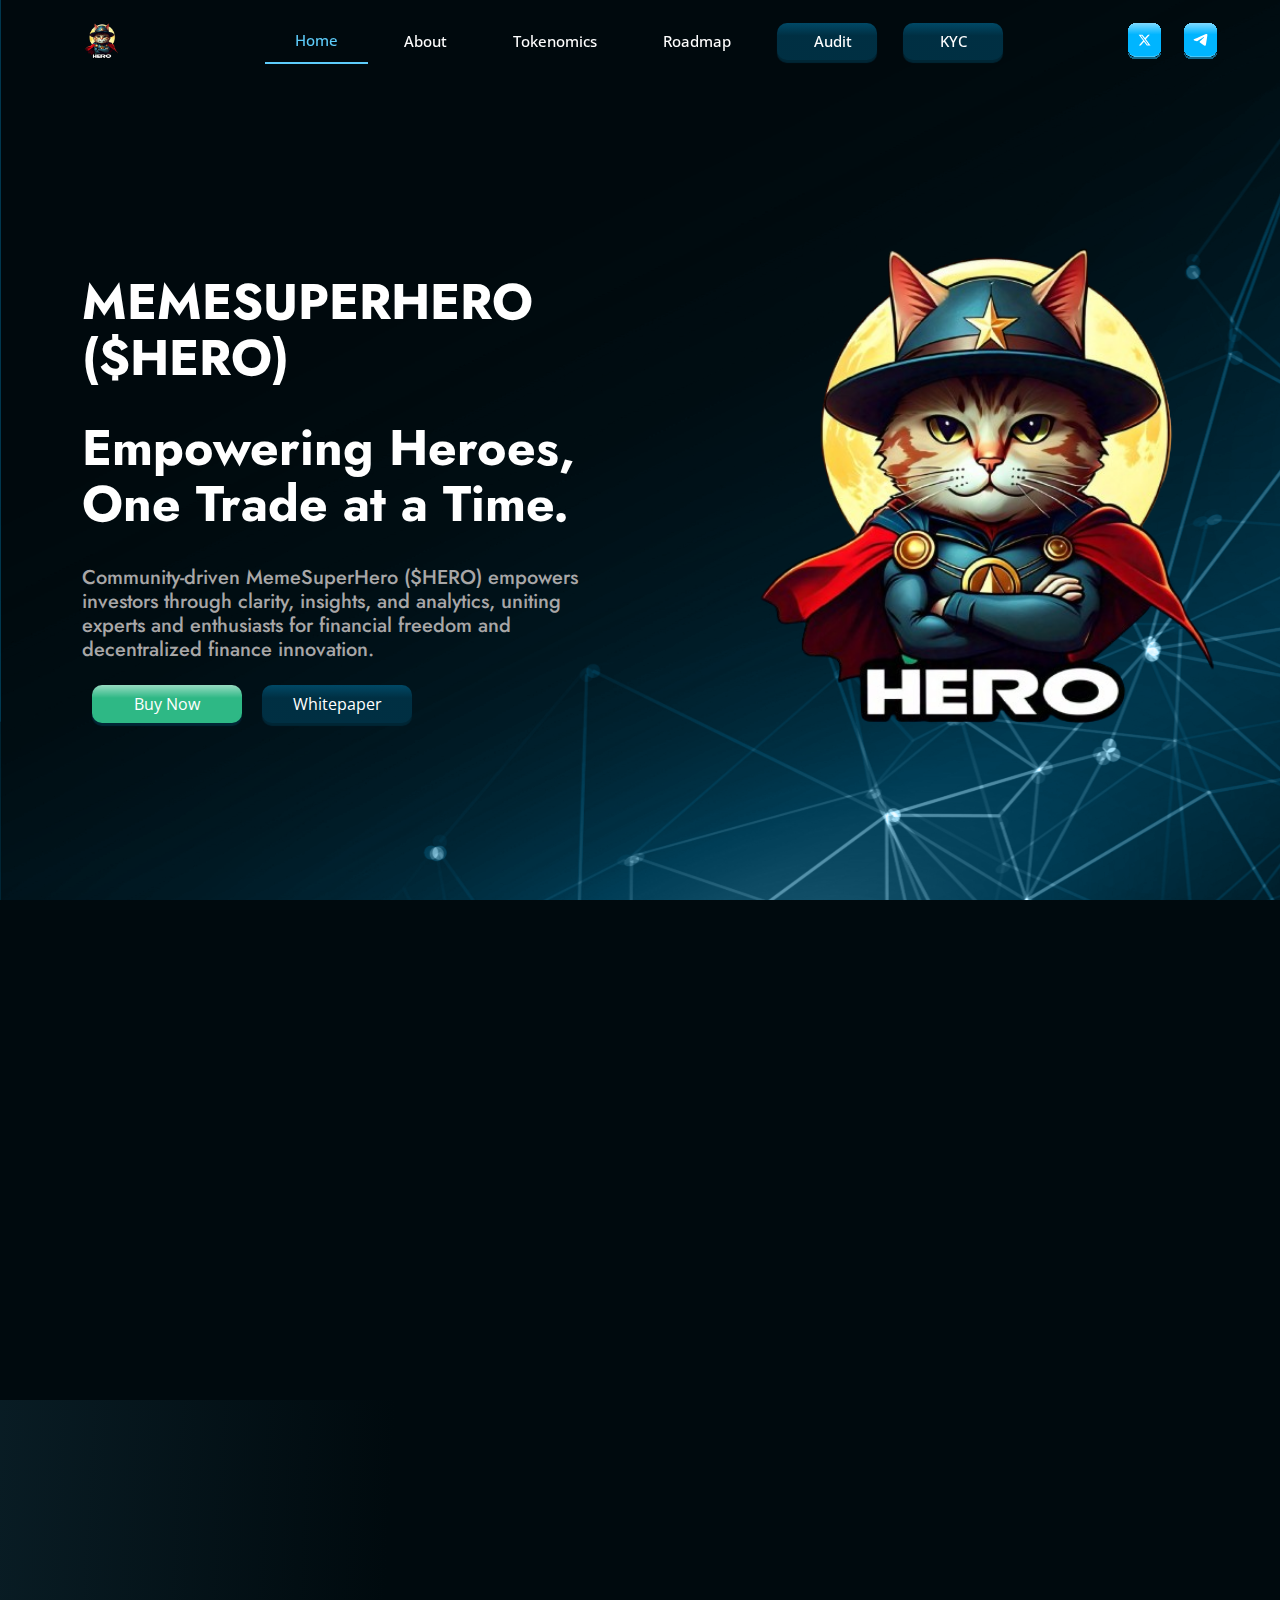
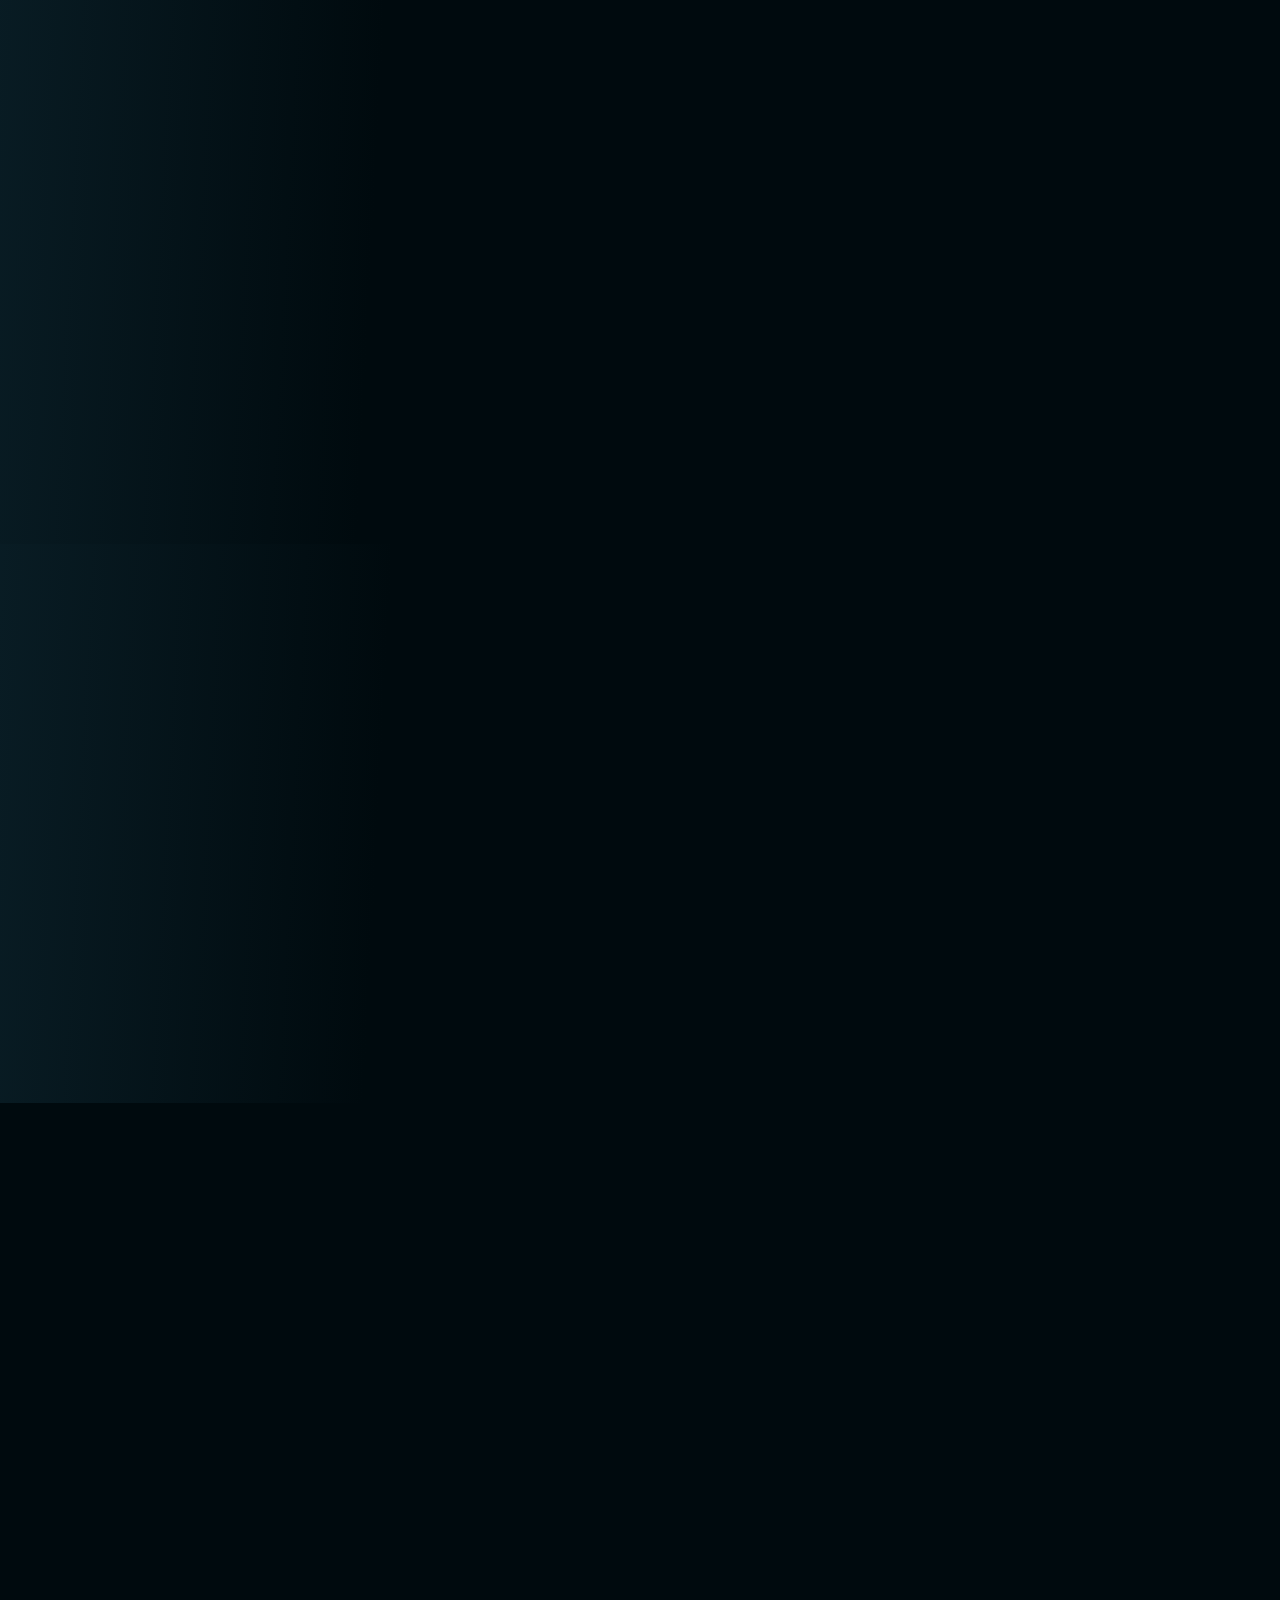
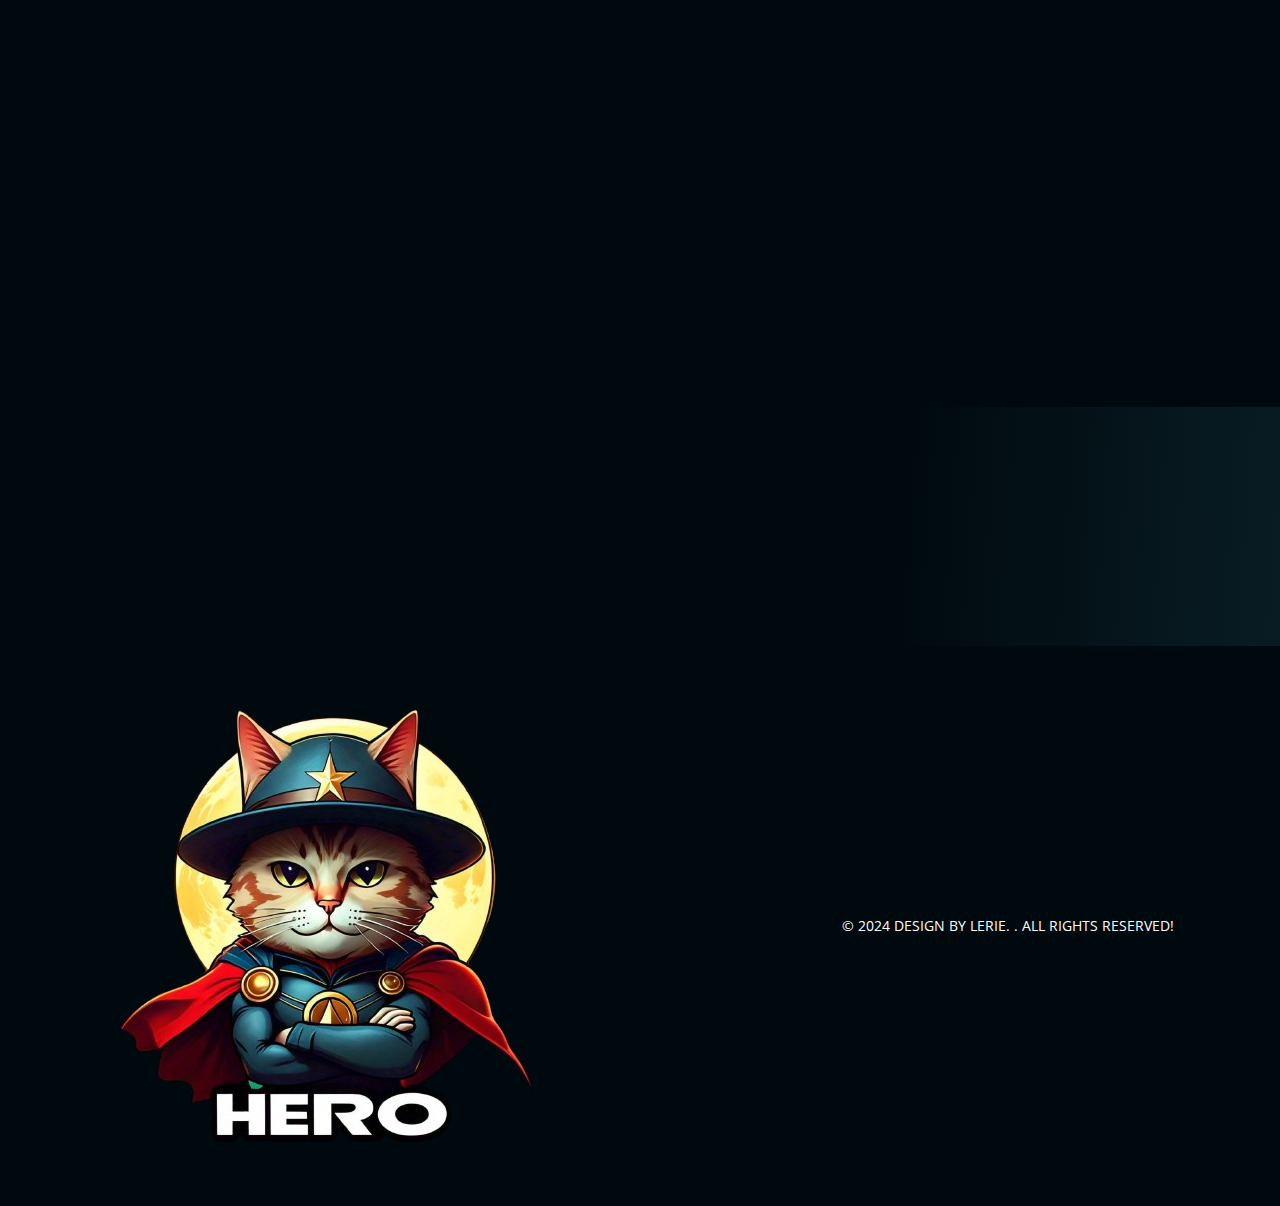
==== index.html @ c751a22b "Add files via upload" ====
<!-- Free website design template by defilaunch.app

The launchpad on Base, BNB Chain, Solana, Linea and soon zkSync.

Create a token for only $7 on defilaunch.app
Create a fair launch for only $7 on defilaunch.app
Create a airdrop to unlimited wallets for only $7 on defilaunch.app
+ Lock tokens and LP, Use our defiswap.app or defibridge.app.

Get the latest Defi news on definews.app

Official links for defilaunch.app

Website: https://defilaunch.app/
Launchpad: https://launchpad.defilaunch.app/
Swap:  https://defiswap.app/
Bridge: https://defibridge.app/
Github: https://github.com/DefiLaunchApp
Gitbook Docs: https://defilaunchapp.gitbook.io/
Twitter: https://twitter.com/defilaunchapp
Warpcast: https://warpcast.com/defilaunchapp.eth
Telegram: https://t.me/defilaunchapp
Discord: https://discord.com/invite/TsvvJUS58m
News Portal: https://definews.app/
Youtube: https://youtube.com/@defilaunch -->



<!DOCTYPE html>
<html lang="en">



<head>
  <meta charset="utf-8">
  <meta content="width=device-width, initial-scale=1.0" name="viewport">

  <title>MemeSuperHero</title>
  <meta content="" name="description">
  <meta content="" name="keywords">

  <!-- Favicons -->
  <link href="assets/images/favicon.png" rel="icon">
  <link href="assets/images/favicon.png" rel="apple-touch-icon">

  <!-- Google Fonts -->
  <link
    href="https://fonts.googleapis.com/css?family=Open+Sans:300,300i,400,400i,600,600i,700,700i|Jost:300,300i,400,400i,500,500i,600,600i,700,700i|Poppins:300,300i,400,400i,500,500i,600,600i,700,700i"
    rel="stylesheet">


  <link rel="preconnect" href="https://fonts.googleapis.com/">
  <link rel="preconnect" href="https://fonts.gstatic.com/" crossorigin>
  <link href="https://fonts.googleapis.com/css2?family=Orbitron:wght@400;500;600;700;800;900&amp;display=swap"
    rel="stylesheet">

  <!-- Vendor CSS Files -->
  <link href="assets/vendor/aos/aos.css" rel="stylesheet">
  <link href="assets/vendor/bootstrap/css/bootstrap.min.css" rel="stylesheet">
  <link href="assets/vendor/bootstrap-icons/bootstrap-icons.css" rel="stylesheet">
  <link href="assets/vendor/boxicons/css/boxicons.min.css" rel="stylesheet">
  <link href="assets/vendor/remixicon/remixicon.css" rel="stylesheet">
  <link href="assets/vendor/swiper/swiper-bundle.min.css" rel="stylesheet">

  <!-- Template Main CSS File -->
  <link href="assets/css/style.css" rel="stylesheet">

</head>

<body>

  <!-- ======= Header ======= -->
  <header id="header" class="fixed-top ">
    <div class="container d-flex align-items-center">


      <!-- Uncomment below if you prefer to use an image logo -->
      <a href="index-2.html" class="logo me-auto"><img src="assets/images/favicon.png" alt="" class="img-fluid"></a>

      <nav id="navbar" class="navbar">
        <ul>
          <li><a class="nav-link scrollto active" href="#hero">Home</a></li>
          <li><a class="nav-link scrollto" href="#about">About</a></li>
          <li><a class="nav-link scrollto" href="#tokenomics">Tokenomics</a></li>
          <li><a class="nav-link   scrollto" href="#roadmap">Roadmap</a></li>
          <!-- <li><a class="nav-link scrollto" href="#presale">Presale</a></li> -->
          <li class="nav-btn">

            <button class="btn-dark-blue" style="width: 100px;">
              <a href="https://discord.com/channels/1190663950384250910/1230112350548262963" target="_blank"> Audit</a>
            </button>
          </li>

          <li class="nav-btn">
            <button class="btn-dark-blue" style="width: 100px;">
              <a href="https://discord.com/channels/1190663950384250910/1230112350548262963" target="_blank"> KYC</a>
            </button>
            </a>
          </li>

          <li class="icon-social-desktop">
            <div class="filename-1-frame" style="margin-left: 70px;">
              <a href="https://x.com/John37511048417" target="_blank">
                <img class="filename-1-icon2" alt="" src="assets/images/navbar/filename-12.svg" width="35" />
              </a>
            </div>
          </li>
          <li class="icon-social-desktop">
            <div class="filename-1-frame">
              <a href="https://t.me/memesuperhero" target="_blank">
                <img class="filename-1-icon2" alt="" src="assets/images/navbar/telegram2.svg" width="35" />
              </a>
            </div>
          </li>

          <div class="icon-social-mobile">
            <div class="filename-1-frame">
              <a href="https://x.com/John37511048417" target="_blank">
                <img class="filename-1-icon2" alt="" src="assets/images/navbar/filename-12.svg" width="35" />
              </a>
            </div>
            <div class="filename-1-frame">
              <a href="https://t.me/memesuperhero" target="_blank">
                <img class="filename-1-icon2" alt="" src="assets/images/navbar/telegram2.svg" width="35" />
              </a>
            </div>
          </div>
        </ul>
        <i class="bi bi-list mobile-nav-toggle"></i>
      </nav><!-- .navbar -->

    </div>
  </header><!-- End Header -->

  <!-- ======= Hero Section ======= -->
  <section id="hero" class="d-flex align-items-center">

    <div class="container">
      <div class="row">
        <div class="col-lg-6 d-flex flex-column justify-content-center pt-4 pt-lg-0 order-2 order-lg-1"
          data-aos="fade-up" data-aos-delay="200">
          <h1 class="mt-4">MEMESUPERHERO ($HERO)</h1>
          <h1 class="mt-4">Empowering Heroes, One Trade at a Time.</h1>
          <h5 class="mt-4">Community-driven MemeSuperHero ($HERO) empowers investors through clarity, insights, and analytics, uniting experts and enthusiasts for financial freedom and decentralized finance innovation.</h5>
          <div class="col-md-12 col-lg-12 d-flex">
            <div class="">
              <a href="https://launchpad.defilaunch.app/" target="_self"><button class="btn-sky-blue" style="width: 150px;  margin-top: 15px;">
                  Buy Now
                </button>
              </a>
            </div>
            <div class="">
              <a href="whitepaper.html" target="_self"> <button class="btn-dark-blue" style="width: 150px; margin-top: 15px;">
                  Whitepaper
                </button>
              </a>
            </div>
          </div>
        </div>

        <div class="col-lg-6 order-1 order-lg-2 hero-img for-desktok-frog-img" data-aos="zoom-in" data-aos-delay="200">
          <img src="assets/images/favicon.png" class="img img-fluid animated" alt="" width="600">
        </div>
      </div>
      <div class="col-lg-6 order-1 order-lg-2 for-mobile-frog-img" data-aos="zoom-in" data-aos-delay="200">
        <img src="assets/images/favicon.png" class="img img-fluid animated" alt="">
      </div>
    </div>

  </section><!-- End Hero -->

  <main id="main">


    <!-- ======= About Us Section ======= -->
    <section id="about" class="about">
      <div class="container" data-aos="fade-up">
        <div class="row content">
          <div class="col-lg-6">
            <img src="assets/images/logoimage2.png" class="img img-fluid" />
          </div>
          <div class="col-lg-6 pt-lg-0 mt-4 align-self-center">
            <div class="section-title">
              <span><img src="assets/images/Line.svg" /></span>
              <h2 class="mt-4">About</h2>
            </div>

            <p class="section-sub-title mt-4">
              Tired of navigating the complex world of investing alone?
            </p>
            <p class="section-sub-title mt-4">
              ​MEMESUPERHERO TOKEN ($HERO) is the ultimate solution, combining Blockchain, WEB3, AI, and Augmented Intelligence, to provide clarity, data-driven insights, and cutting-edge analytics. Join our community of savvy investors and experts to overcome investment challenges, make informed decisions, and achieve financial freedom with confidence.
            </p>
            <p class="section-sub-title mt-4">
              Learn more and start solving your investment challenges today with our solution.
            </p>
          </div>
        </div>
      </div>
    </section>

    <section id="tokenomics" class="about">
      <div class="container" data-aos="fade-up">
        <div class="section-title">
          <span><img src="assets/images/Line.svg" /></span>
          <h2 class="mt-4">Tokenomics</h2>
        </div>

        <div class="row content align-items-center" style="margin: 80px 0px;">
          <div class="col-lg-6">
            <div class="card">
              <h5 class="card-title font-family-orbitron-normal ">Contrct Addresses [CA]</h5>
              <div class="card-body table-custom-body">
                <div class="row">
                  <div class="col-lg-2">
                    <p class="label">SOL:</p>
                  </div>
                  <div class="col-lg-10">
                    <p class="value">0x3C2e8a667e5DA2806dbe3910f18B99979f1a266e</p>
                  </div>
                </div>

                <div class="row">
                  <div class="col-lg-2">
                    <p class="label">ETH:</p>
                  </div>
                  <div class="col-lg-10">
                    <p class="value">0x3C2e8a667e5DA2806dbe3910f18B99979f1a266e</p>
                  </div>
                </div>
                <div class="row">
                  <div class="col-lg-2">
                    <p class="label">BNB:</p>
                  </div>
                  <div class="col-lg-10">
                    <p class="value">0x3C2e8a667e5DA2806dbe3910f18B99979f1a266e</p>
                  </div>
                </div>

                <div class="row">
                  <div class="col-lg-2">
                    <p class="label">MATIC:</p>
                  </div>
                  <div class="col-lg-10">
                    <p class="value">0x3C2e8a667e5DA2806dbe3910f18B99979f1a266e</p>
                  </div>
                </div>
                <div class="row" style="border-radius: 0px 0px 10px 10px;">
                  <div class="col-lg-2">
                    <p class="label">AVAX:</p>
                  </div>
                  <div class="col-lg-10">
                    <p class="value">0x3C2e8a667e5DA2806dbe3910f18B99979f1a266e</p>
                  </div>
                </div>
                <div class="row">
                  <div class="col-lg-2">
                    <p class="label">USDT:</p>
                  </div>
                  <div class="col-lg-10">
                    <p class="value">0x3C2e8a667e5DA2806dbe3910f18B99979f1a266e</p>
                  </div>
                </div>
              </div>
            </div>
          </div>

          <div class="col-lg-1">
          </div>
          <div class="col-lg-5 pt-4 pt-lg-0">
            <div class="card">
              <h5 class="card-title font-family-orbitron-normal ">MemeSuperHero</h5>
              <div class="card-body table-custom-body">
                <div class="row">
                  <div class="col-lg-7">
                    <p class="label">Total Supply:</p>
                  </div>
                  <div class="col-lg-5">
                    <p class="value">1,500,000,000</p>
                  </div>
                </div>

                <div class="row">
                  <div class="col-lg-7">
                    <p class="label">Fair Launch:</p>
                  </div>
                  <div class="col-lg-5">
                    <p class="value">80%</p>
                  </div>
                </div>

                <div class="row">
                  <div class="col-lg-7">
                    <p class="label">Airdrop:</p>
                  </div>
                  <div class="col-lg-5">
                    <p class="value">5%</p>
                  </div>
                </div>
                <div class="row">
                  <div class="col-lg-7">
                    <p class="label">LP:</p>
                  </div>
                  <div class="col-lg-5">
                    <p class="value">100% Burnt</p>
                  </div>
                </div>

                <div class="row">
                  <div class="col-lg-7">
                    <p class="label">TAX:</p>
                  </div>
                  <div class="col-lg-5">
                    <p class="value">3%</p>
                  </div>
                </div>
                <div class="row" style="border-radius: 0px 0px 10px 10px;">
                  <div class="col-lg-7">
                    <p class="label">Dev & Marketing:</p>
                  </div>
                  <div class="col-lg-5">
                    <p class="value">1% each</p>
                  </div>
                </div>
              </div>
          </div>
        </div>
      </div>
      </div>
    </section>

    <section id="roadmap" class="about" style="background-color: #021E0A;">
      <div class="container" data-aos="fade-up">
        <div class="section-title d-flex justify-content-center">
          <div class="text-align-last-center">
            <span><img src="assets/images/Line.svg" /></span>
            <h2 class="fmt-4  text-white mb-0">Roadmap</h2>
          </div>
        </div>

        <div class="row content mt-5">
          <div class="col-lg-4">
            <div class="card">
              <h5 class="card-title font-family-orbitron-normal ">Phase 01</h5>
              <div class="card-body">
                <ul>
                  <li>Conceptualize $HERO Token & Develop Smart Contracts (SOL, ETH, BNB, MATIC, AVAX, USDT...)</li>
                  <li>Wallet Setup And Distribution</li>
                  <li>Prepare And Conduct $HERO Token Sales ​(Airdrop, Presale) And Launch</li>
                </ul>
              </div>
            </div>
          </div>

          <div class="col-lg-4">
            <div class="card">
              <h5 class="card-title font-family-orbitron-normal ">Phase 02</h5>
              <div class="card-body">
                <ul>
                  <li>$HERO Listing In Dextools, Dexscreener, Birdeye, Dexview updates</li>
                  <li>Utility Developmnt And CEX Listing</li>
                  <li>Testing And Quality Assurance</li>
                  <li>Harmonize All Tokens Into A DeFi Platform (dApp)</li>
                </ul>
              </div>
            </div>
          </div>

          <div class="col-lg-4">
            <div class="card">
              <h5 class="card-title font-family-orbitron-normal ">Phase 03</h5>
              <div class="card-body">
                <ul>
                  <li>Community Building</li>
                  <li>dApp Utilization In Networks</li>
                  <li>Exchange Development And Testing</li>
                  <li>Launch Preparation And Marketing</li>
                  <li>Security, Compliance, Launch</li>
                </ul>
              </div>
            </div>
          </div>
        </div>
      </div>
    </section>

    <section id="clients" class="about" style="background-color: #000a0e;">
      <div class="container" data-aos="fade-up">
        <div class="section-title d-flex justify-content-center">
          <div class="text-align-last-center">
            <span><img src="assets/images/Line.svg" /></span>
            <h2 class="mt-4  text-white mb-0">Official Partners</h2>
          </div>
        </div>
        <div class="row py-5" data-aos="zoom-in">
          <div class="col-lg-3 col-md-4 col-6 d-flex align-items-center justify-content-center mb-2">
            <a href="https://launchpad.defilaunch.app/" target="_blank">
              <img src="assets/images/clients/defilaunch.png" class="img img-fluid" alt="">
            </a>
          </div>
          

          <div class="col-lg-3 col-md-4 col-6 d-flex align-items-center justify-content-center mb-2">
            <a href="https://dexscreener.com/" target="_blank">
              <img src="assets/images/clients/dexscreener.png" class="img img-fluid" alt="">
            </a>
          </div>

          <div class="col-lg-3 col-md-4 col-6 d-flex align-items-center justify-content-center mb-2">
            <a href="https://www.defiswap.app" target="_blank">
              <img src="assets/images/clients/defiswap.png" class="img-fluid" alt="">
            </a>
          </div>

          <div class="col-lg-3 col-md-4 col-6 d-flex align-items-center justify-content-center mb-2">
            <a href="https://discord.com/channels/1190663950384250910/1230112350548262963" target="_blank">
              <img src="assets/images/clients/techrate.png" class="img-fluid" alt="">
            </a>
          </div>
        </div>
      </div>
    </section>



    <section id="featured" class="about" style="background-color: #000a0e;">
      <div class="container" data-aos="fade-up">
        <div class="section-title d-flex justify-content-center">
          <div class="text-align-last-center">
            <span><img src="assets/images/Line.svg" /></span>
            <h2 class="mt-4  text-white mb-0">As Featured In</h2>
          </div>
        </div>
        <div class="row py-5" data-aos="zoom-in">
          <div class="col-lg-4 col-md-4 col-6 d-flex align-items-center justify-content-center mb-2">
            <a href="https://www.benzinga.com" target="_blank">
              <img src="assets/images/featured/client1.svg" class="img img-fluid" alt="">
            </a>
          </div>

          <div class="col-lg-4 col-md-4 col-6 d-flex align-items-center justify-content-center mb-2">
            <a href="https://www.digitaljournal.com" target="_blank">
              <img src="assets/images/featured/client2.svg" class="img img-fluid" alt="">
            </a>
          </div>

          <div class="col-lg-4 col-md-4 col-6 d-flex align-items-center justify-content-center mb-2">
            <a href="https://yahoo.com" target="_blank">
              <img src="assets/images/featured/client3.svg" class="img-fluid" alt="">
            </a>
          </div>
        </div>
        <div class="text-center">
          <a href="#"><button class="btn-sky-blue" style="width: 150px;  margin-top: 15px;">
              Move To The Top
            </button>
          </a>
        </div>
      </div>
    </section>


    <section id="presale" class="about">
      <div class="container" data-aos="fade-up">
        <div class="row content">
          <div class="col-lg-12">
            <div class="">
              <div class="card-body">
                <div class="row">
                  <div class="col-lg-12 pt-4 pt-lg-0">
                    <div class="disclaimer-bottom">
                      <h3 class="mt-4  text-uppercase">Mission Statment</h3>

                      <p class="fs-6">$HERO Token is a meme token with great intrinsic value and great financial return on investment. With our long term project, we are creating a pure investment enviroment and community engagement with awesome and outstanding ROI.
                      </p>
                    </div>
                  </div>
                </div>
              </div>
            </div>

          </div>

        </div>

      </div>
    </section>



  </main><!-- End #main -->

  <!-- ======= Footer ======= -->
  <footer id="footer">
    <div class="container footer-bottom clearfix">
      <div class="row content">
        <div class="col-lg-8">
          <a href="#"><img src="assets/images/favicon.png" /></a>
        </div>
        <div class="col-lg-4 align-self-center">

          <div class=" text-uppercase">
            &copy; 2024 <span>
            DESIGN BY LERIE. </span>. All Rights Reserved!
          </div>
        </div>

      </div>
  </footer><!-- End Footer -->

  <div id=" preloader"></div>
  <a href="#" class="back-to-top d-flex align-items-center justify-content-center"><i
      class="bi bi-arrow-up-short"></i></a>

  <!-- Vendor JS Files -->
  <script src="assets/vendor/aos/aos.js"></script>
  <script src="assets/vendor/bootstrap/js/bootstrap.bundle.min.js"></script>
  <script src="assets/vendor/glightbox/js/glightbox.min.js"></script>
  <script src="assets/vendor/isotope-layout/isotope.pkgd.min.js"></script>
  <script src="assets/vendor/swiper/swiper-bundle.min.js"></script>
  <script src="assets/vendor/waypoints/noframework.waypoints.js"></script>
  <script src="assets/vendor/php-email-form/validate.js"></script>

  <!-- Template Main JS File -->
  <script src="assets/js/main.js"></script>

</body>



</html>

<!-- Free website design template by defilaunch.app

The launchpad on Base, BNB Chain, Solana, Linea and soon zkSync.

Create a token for only $7 on defilaunch.app
Create a fair launch for only $7 on defilaunch.app
Create a airdrop to unlimited wallets for only $7 on defilaunch.app
+ Lock tokens and LP, Use our defiswap.app or defibridge.app.

Get the latest Defi news on definews.app

Official links for defilaunch.app

Website: https://defilaunch.app/
Launchpad: https://launchpad.defilaunch.app/
Swap:  https://defiswap.app/
Bridge: https://defibridge.app/
Github: https://github.com/DefiLaunchApp
Gitbook Docs: https://defilaunchapp.gitbook.io/
Twitter: https://twitter.com/defilaunchapp
Warpcast: https://warpcast.com/defilaunchapp.eth
Telegram: https://t.me/defilaunchapp
Discord: https://discord.com/invite/TsvvJUS58m
News Portal: https://definews.app/
Youtube: https://youtube.com/@defilaunch -->
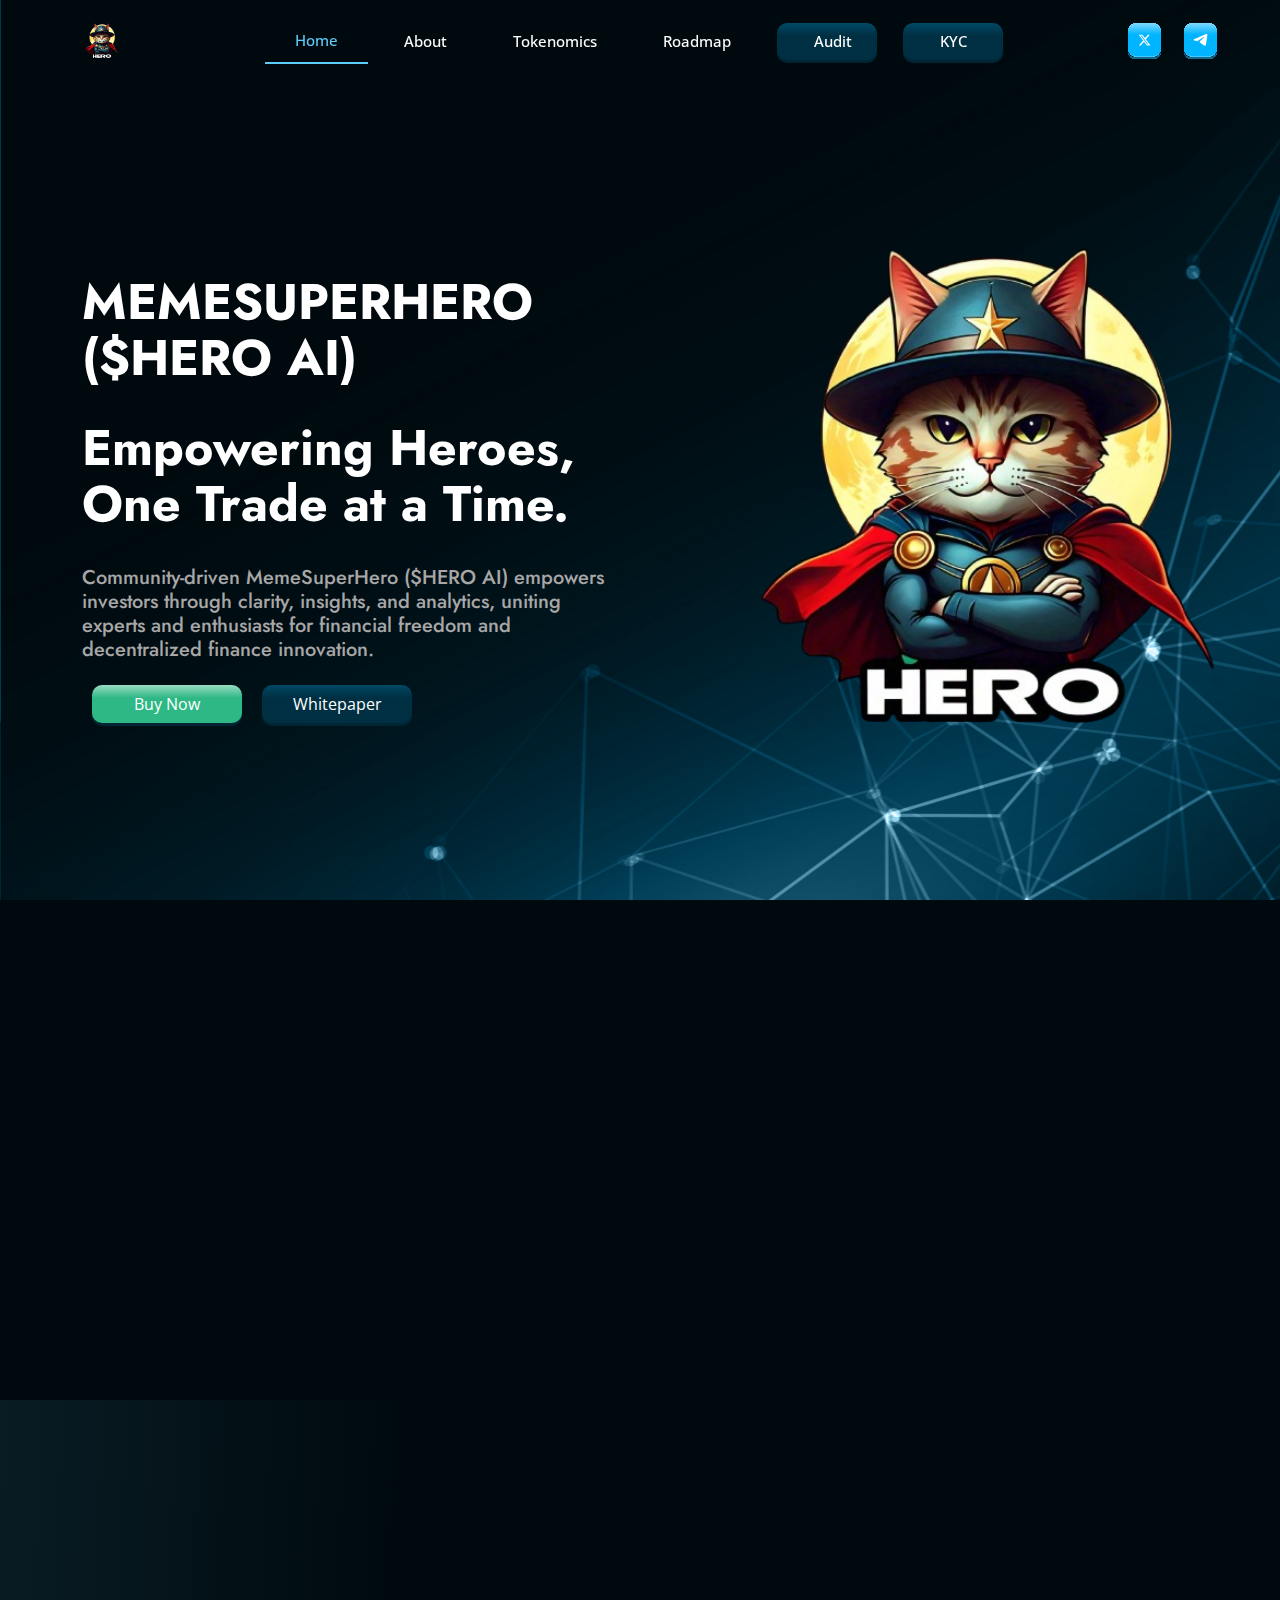
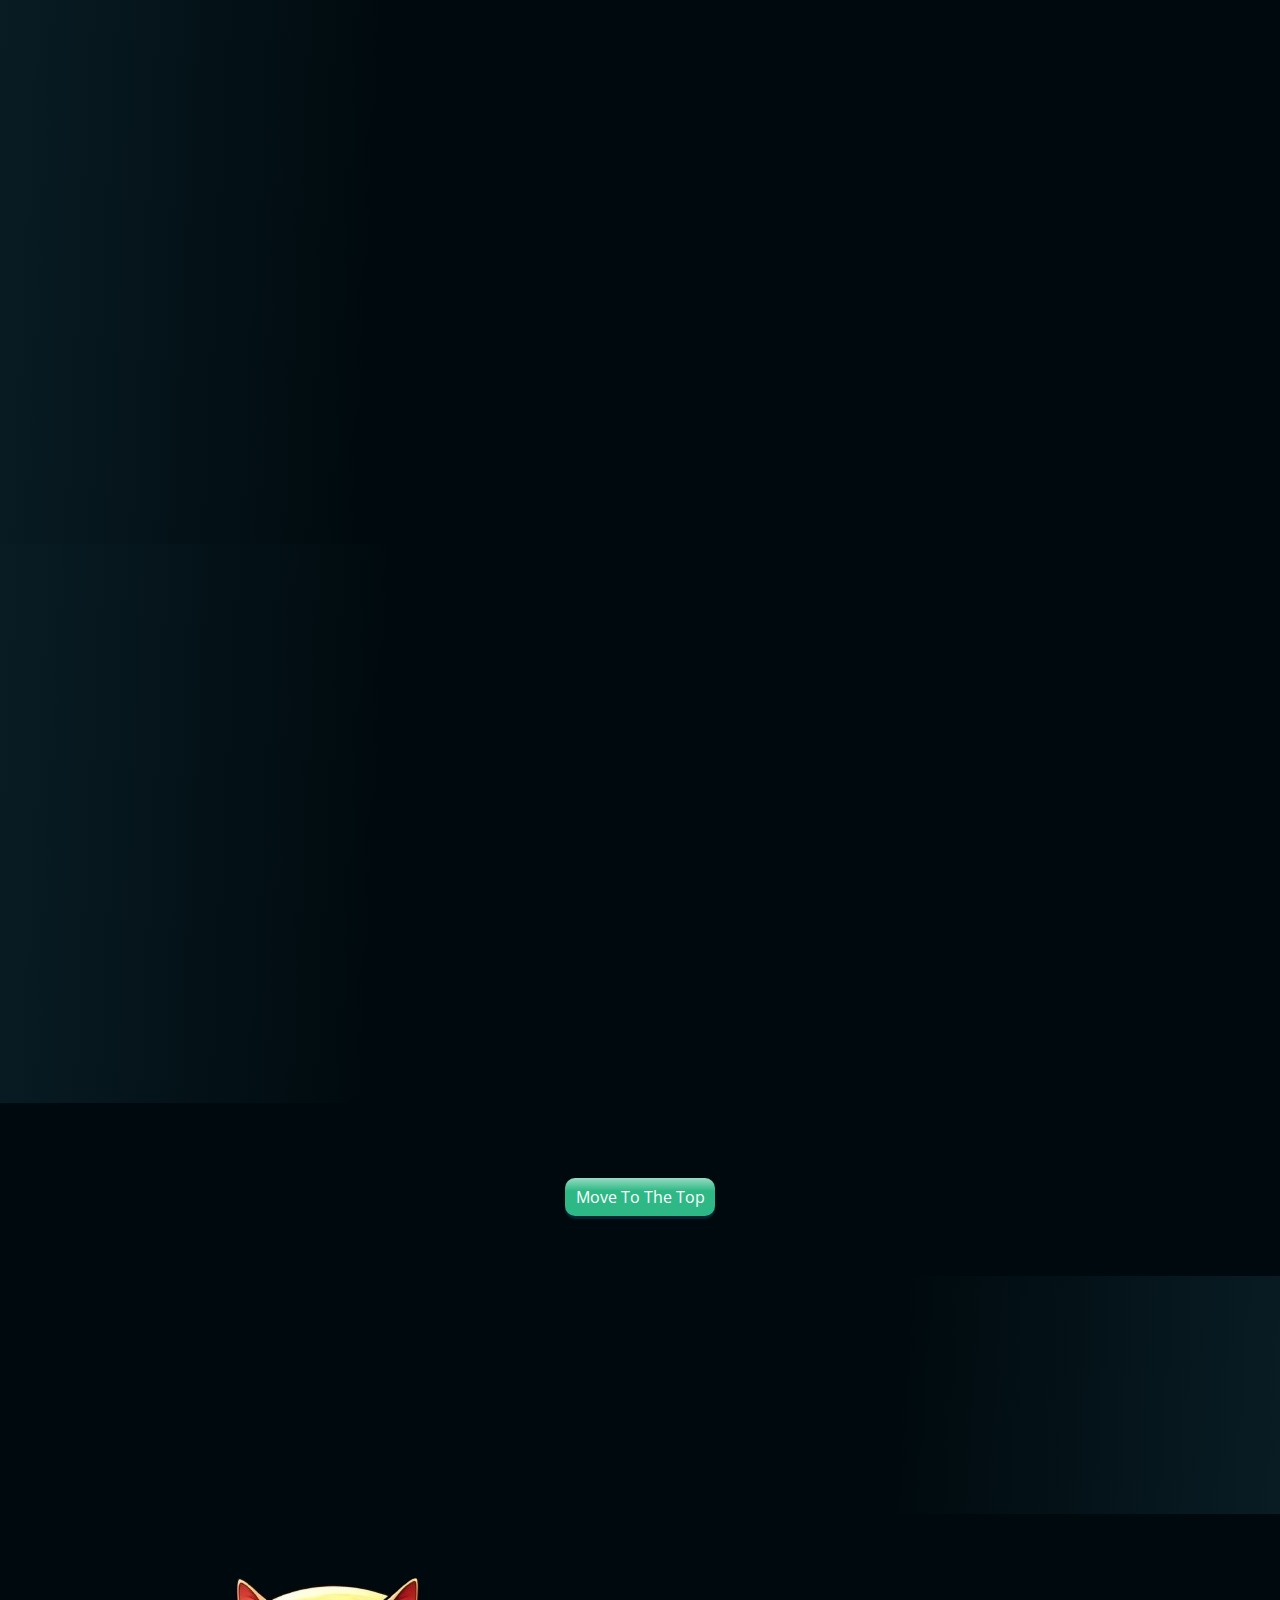
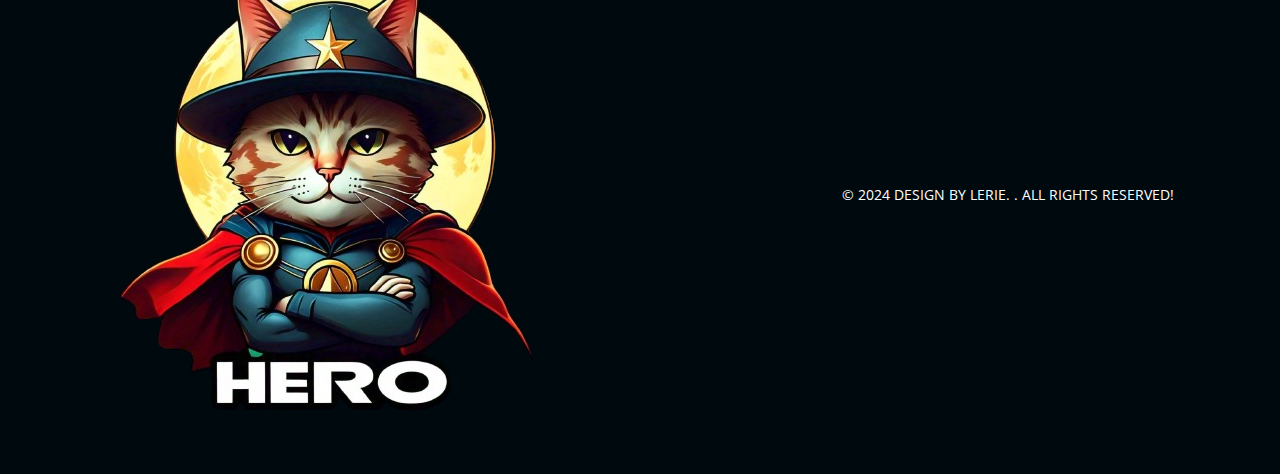
==== commit 82a23e4a: "Update index.html" ====
--- a/index.html
+++ b/index.html
@@ -139,9 +139,9 @@
       <div class="row">
         <div class="col-lg-6 d-flex flex-column justify-content-center pt-4 pt-lg-0 order-2 order-lg-1"
           data-aos="fade-up" data-aos-delay="200">
-          <h1 class="mt-4">MEMESUPERHERO ($HERO)</h1>
+          <h1 class="mt-4">MEMESUPERHERO ($HERO AI)</h1>
           <h1 class="mt-4">Empowering Heroes, One Trade at a Time.</h1>
-          <h5 class="mt-4">Community-driven MemeSuperHero ($HERO) empowers investors through clarity, insights, and analytics, uniting experts and enthusiasts for financial freedom and decentralized finance innovation.</h5>
+          <h5 class="mt-4">Community-driven MemeSuperHero ($HERO AI) empowers investors through clarity, insights, and analytics, uniting experts and enthusiasts for financial freedom and decentralized finance innovation.</h5>
           <div class="col-md-12 col-lg-12 d-flex">
             <div class="">
               <a href="https://launchpad.defilaunch.app/" target="_self"><button class="btn-sky-blue" style="width: 150px;  margin-top: 15px;">
@@ -189,7 +189,7 @@
               Tired of navigating the complex world of investing alone?
             </p>
             <p class="section-sub-title mt-4">
-              ​MEMESUPERHERO TOKEN ($HERO) is the ultimate solution, combining Blockchain, WEB3, AI, and Augmented Intelligence, to provide clarity, data-driven insights, and cutting-edge analytics. Join our community of savvy investors and experts to overcome investment challenges, make informed decisions, and achieve financial freedom with confidence.
+              ​MEMESUPERHERO TOKEN ($HERO AI) is the ultimate solution, combining Blockchain, WEB3, AI, and Augmented Intelligence, to provide clarity, data-driven insights, and cutting-edge analytics. Join our community of savvy investors and experts to overcome investment challenges, make informed decisions, and achieve financial freedom with confidence.
             </p>
             <p class="section-sub-title mt-4">
               Learn more and start solving your investment challenges today with our solution.
@@ -344,9 +344,9 @@
               <h5 class="card-title font-family-orbitron-normal ">Phase 01</h5>
               <div class="card-body">
                 <ul>
-                  <li>Conceptualize $HERO Token & Develop Smart Contracts (SOL, ETH, BNB, MATIC, AVAX, USDT...)</li>
+                  <li>Conceptualize $HERO AI Token & Develop Smart Contracts (SOL, ETH, BNB, MATIC, AVAX, USDT...)</li>
                   <li>Wallet Setup And Distribution</li>
-                  <li>Prepare And Conduct $HERO Token Sales ​(Airdrop, Presale) And Launch</li>
+                  <li>Prepare And Conduct $HERO AI Token Sales ​(Airdrop, Presale) And Launch</li>
                 </ul>
               </div>
             </div>
@@ -357,7 +357,7 @@
               <h5 class="card-title font-family-orbitron-normal ">Phase 02</h5>
               <div class="card-body">
                 <ul>
-                  <li>$HERO Listing In Dextools, Dexscreener, Birdeye, Dexview updates</li>
+                  <li>$HERO AI Listing In Dextools, Dexscreener, Birdeye, Dexview updates</li>
                   <li>Utility Developmnt And CEX Listing</li>
                   <li>Testing And Quality Assurance</li>
                   <li>Harmonize All Tokens Into A DeFi Platform (dApp)</li>
@@ -384,79 +384,13 @@
       </div>
     </section>
 
-    <section id="clients" class="about" style="background-color: #000a0e;">
-      <div class="container" data-aos="fade-up">
-        <div class="section-title d-flex justify-content-center">
-          <div class="text-align-last-center">
-            <span><img src="assets/images/Line.svg" /></span>
-            <h2 class="mt-4  text-white mb-0">Official Partners</h2>
-          </div>
-        </div>
-        <div class="row py-5" data-aos="zoom-in">
-          <div class="col-lg-3 col-md-4 col-6 d-flex align-items-center justify-content-center mb-2">
-            <a href="https://launchpad.defilaunch.app/" target="_blank">
-              <img src="assets/images/clients/defilaunch.png" class="img img-fluid" alt="">
-            </a>
-          </div>
-          
-
-          <div class="col-lg-3 col-md-4 col-6 d-flex align-items-center justify-content-center mb-2">
-            <a href="https://dexscreener.com/" target="_blank">
-              <img src="assets/images/clients/dexscreener.png" class="img img-fluid" alt="">
-            </a>
-          </div>
-
-          <div class="col-lg-3 col-md-4 col-6 d-flex align-items-center justify-content-center mb-2">
-            <a href="https://www.defiswap.app" target="_blank">
-              <img src="assets/images/clients/defiswap.png" class="img-fluid" alt="">
-            </a>
-          </div>
-
-          <div class="col-lg-3 col-md-4 col-6 d-flex align-items-center justify-content-center mb-2">
-            <a href="https://discord.com/channels/1190663950384250910/1230112350548262963" target="_blank">
-              <img src="assets/images/clients/techrate.png" class="img-fluid" alt="">
-            </a>
-          </div>
-        </div>
-      </div>
-    </section>
-
-
-
     <section id="featured" class="about" style="background-color: #000a0e;">
-      <div class="container" data-aos="fade-up">
-        <div class="section-title d-flex justify-content-center">
-          <div class="text-align-last-center">
-            <span><img src="assets/images/Line.svg" /></span>
-            <h2 class="mt-4  text-white mb-0">As Featured In</h2>
-          </div>
-        </div>
-        <div class="row py-5" data-aos="zoom-in">
-          <div class="col-lg-4 col-md-4 col-6 d-flex align-items-center justify-content-center mb-2">
-            <a href="https://www.benzinga.com" target="_blank">
-              <img src="assets/images/featured/client1.svg" class="img img-fluid" alt="">
-            </a>
-          </div>
-
-          <div class="col-lg-4 col-md-4 col-6 d-flex align-items-center justify-content-center mb-2">
-            <a href="https://www.digitaljournal.com" target="_blank">
-              <img src="assets/images/featured/client2.svg" class="img img-fluid" alt="">
-            </a>
-          </div>
-
-          <div class="col-lg-4 col-md-4 col-6 d-flex align-items-center justify-content-center mb-2">
-            <a href="https://yahoo.com" target="_blank">
-              <img src="assets/images/featured/client3.svg" class="img-fluid" alt="">
-            </a>
-          </div>
-        </div>
         <div class="text-center">
           <a href="#"><button class="btn-sky-blue" style="width: 150px;  margin-top: 15px;">
               Move To The Top
             </button>
           </a>
         </div>
-      </div>
     </section>
 
 
@@ -471,7 +405,7 @@
                     <div class="disclaimer-bottom">
                       <h3 class="mt-4  text-uppercase">Mission Statment</h3>
 
-                      <p class="fs-6">$HERO Token is a meme token with great intrinsic value and great financial return on investment. With our long term project, we are creating a pure investment enviroment and community engagement with awesome and outstanding ROI.
+                      <p class="fs-6">$HERO AI Token is a meme token with great intrinsic value and great financial return on investment. With our long term project, we are creating a pure investment enviroment and community engagement with awesome and outstanding ROI.
                       </p>
                     </div>
                   </div>
@@ -554,4 +488,4 @@
 Telegram: https://t.me/defilaunchapp
 Discord: https://discord.com/invite/TsvvJUS58m
 News Portal: https://definews.app/
-Youtube: https://youtube.com/@defilaunch -->+Youtube: https://youtube.com/@defilaunch -->
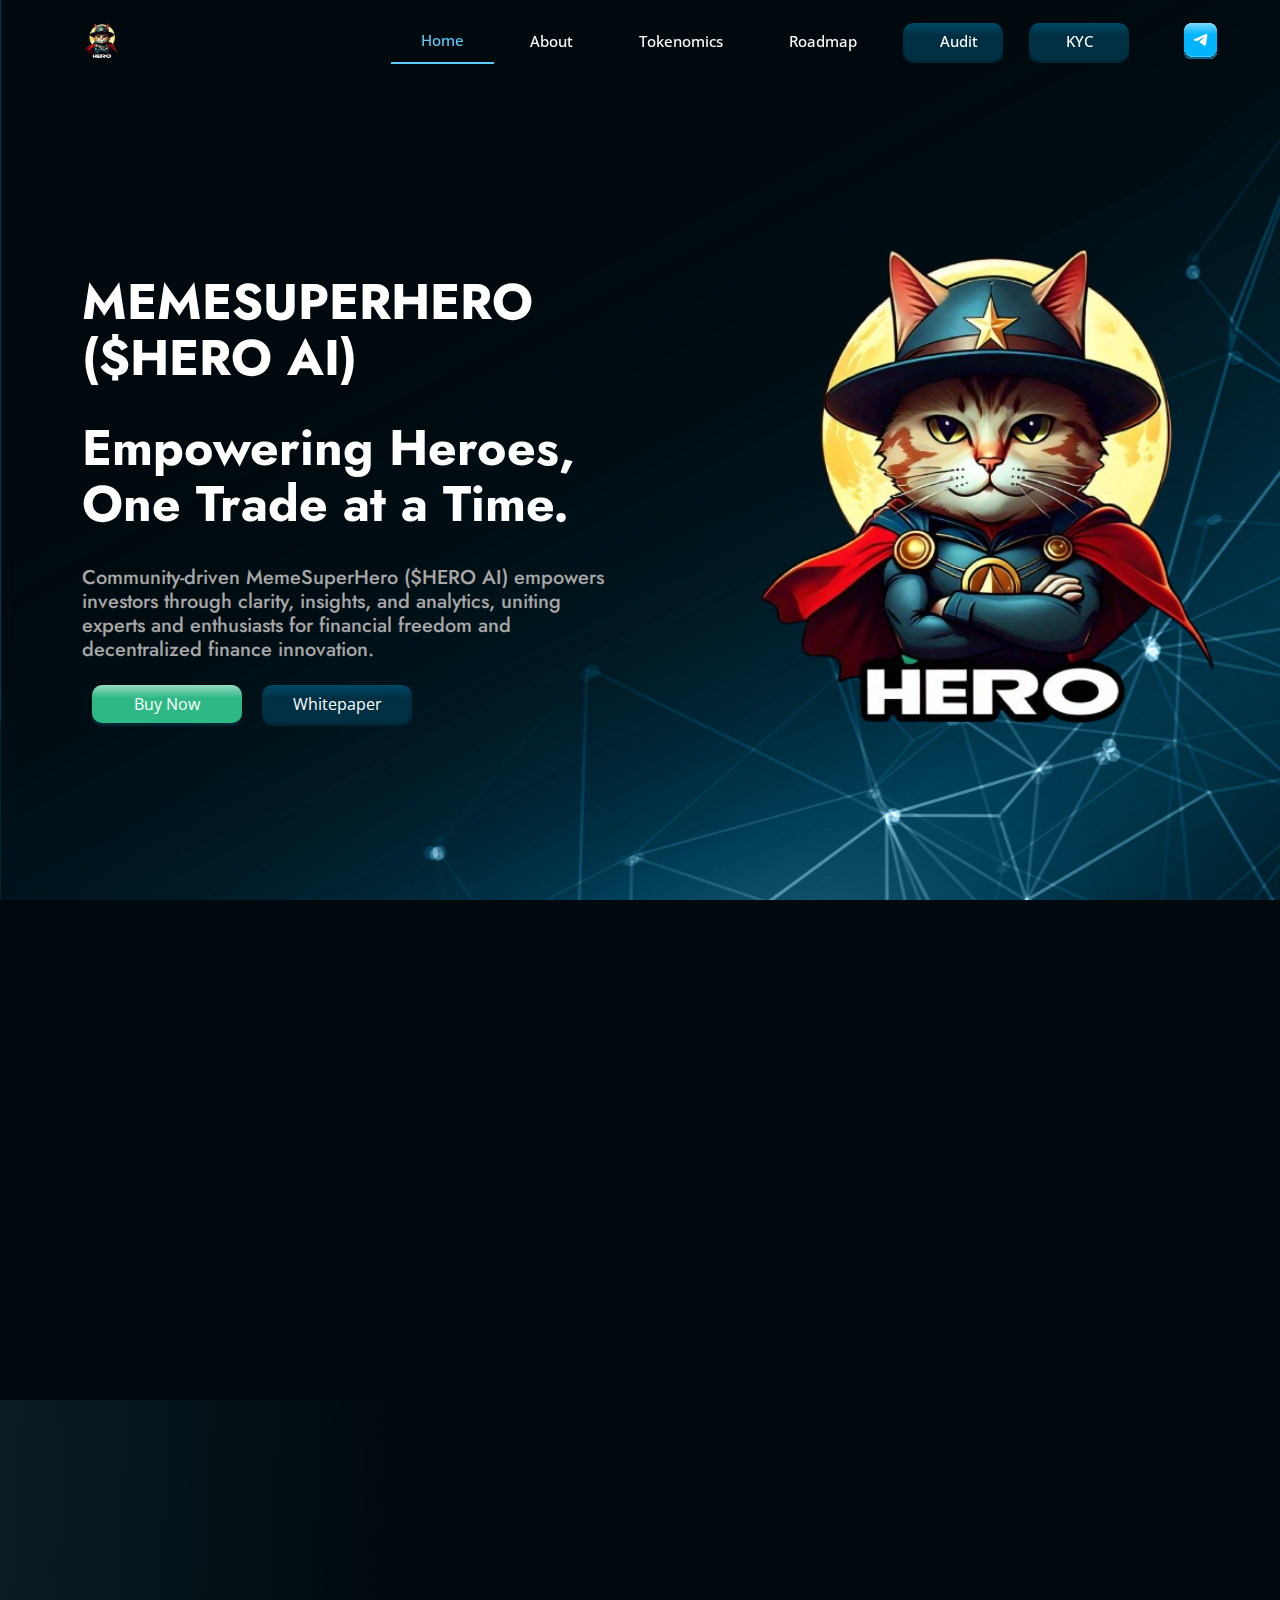
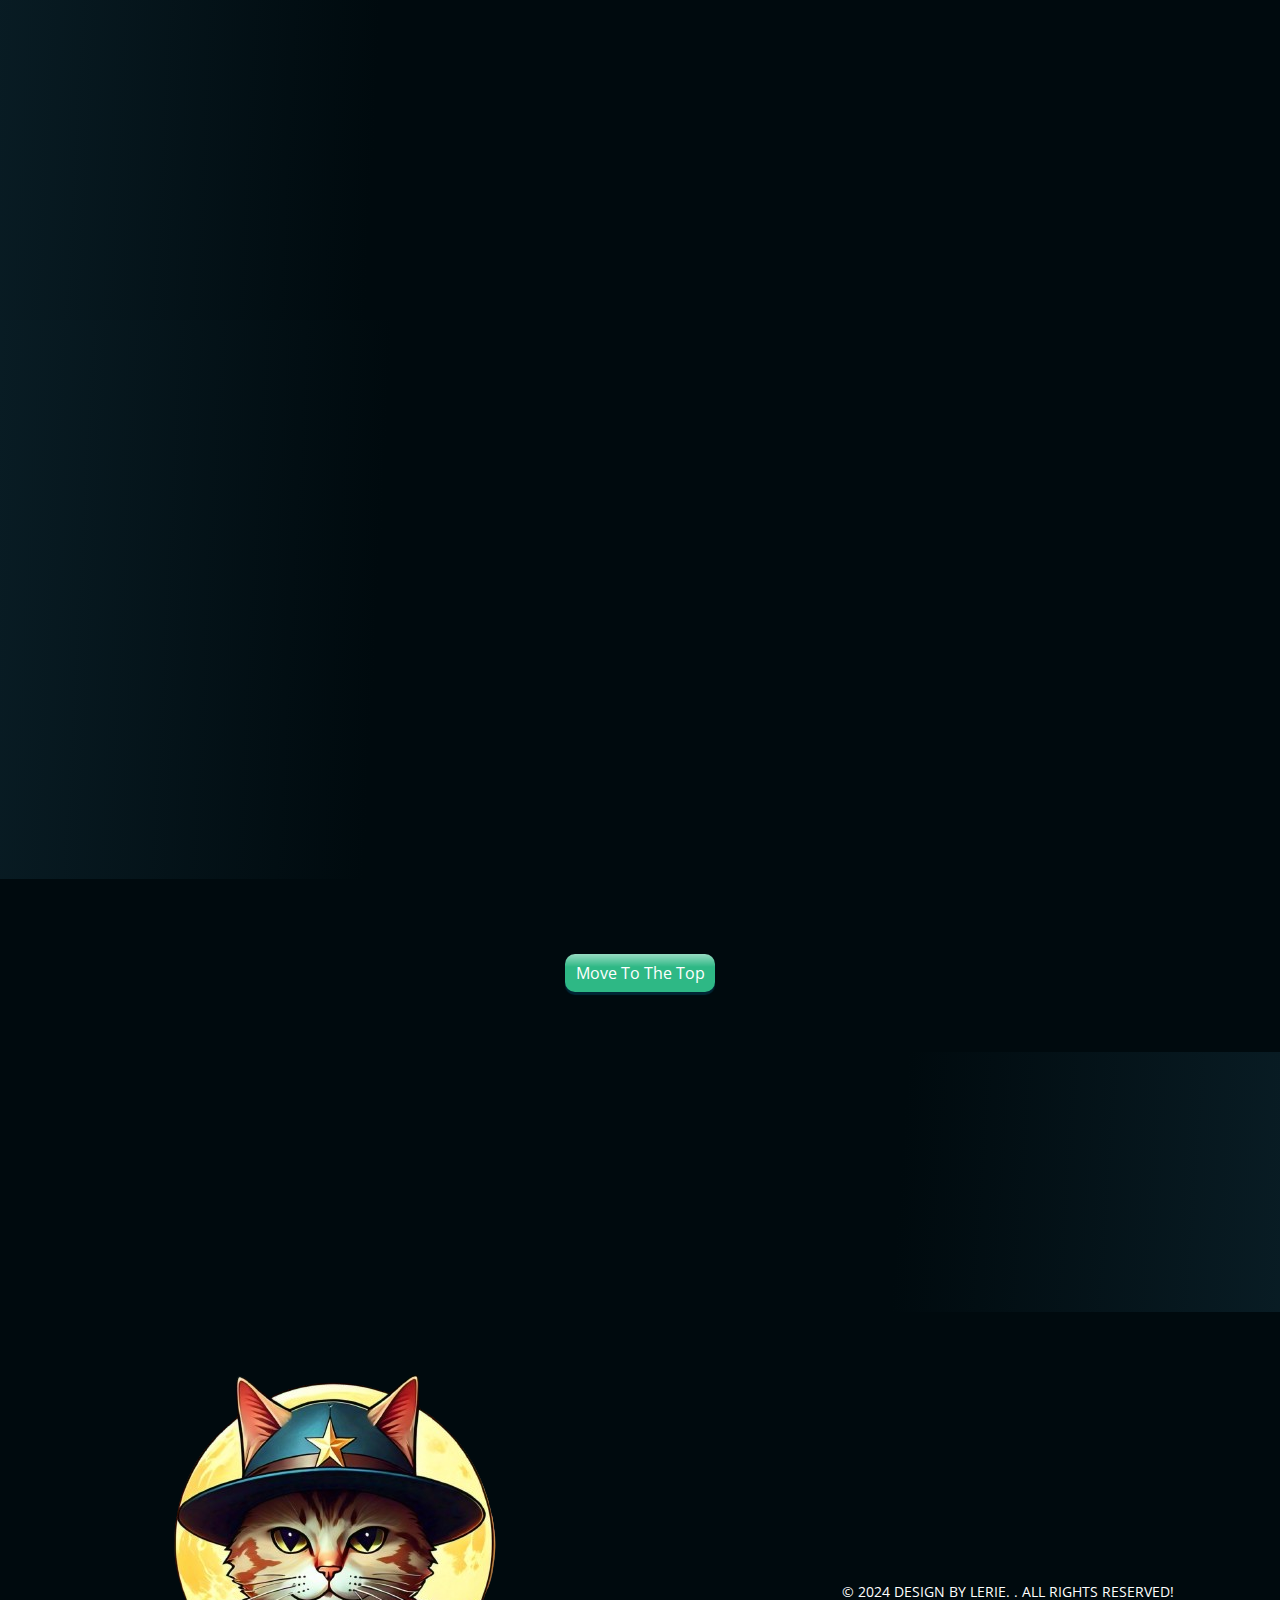
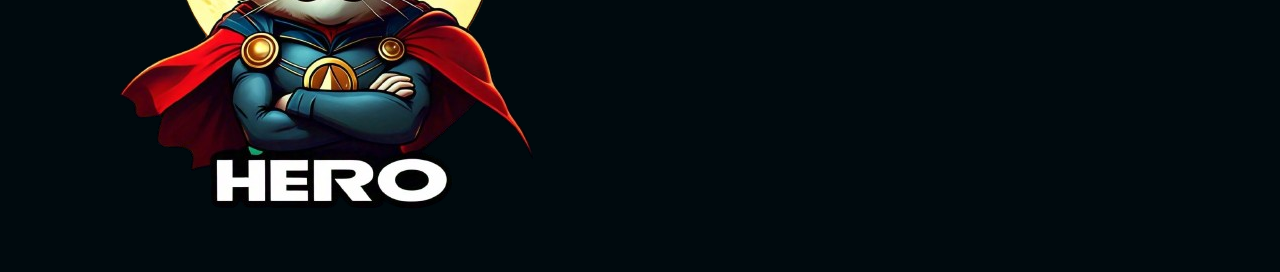
==== commit 2f55be80: "Update index.html" ====
--- a/index.html
+++ b/index.html
@@ -99,13 +99,6 @@
           </li>
 
           <li class="icon-social-desktop">
-            <div class="filename-1-frame" style="margin-left: 70px;">
-              <a href="https://x.com/John37511048417" target="_blank">
-                <img class="filename-1-icon2" alt="" src="assets/images/navbar/filename-12.svg" width="35" />
-              </a>
-            </div>
-          </li>
-          <li class="icon-social-desktop">
             <div class="filename-1-frame">
               <a href="https://t.me/memesuperhero" target="_blank">
                 <img class="filename-1-icon2" alt="" src="assets/images/navbar/telegram2.svg" width="35" />
@@ -114,11 +107,6 @@
           </li>
 
           <div class="icon-social-mobile">
-            <div class="filename-1-frame">
-              <a href="https://x.com/John37511048417" target="_blank">
-                <img class="filename-1-icon2" alt="" src="assets/images/navbar/filename-12.svg" width="35" />
-              </a>
-            </div>
             <div class="filename-1-frame">
               <a href="https://t.me/memesuperhero" target="_blank">
                 <img class="filename-1-icon2" alt="" src="assets/images/navbar/telegram2.svg" width="35" />
@@ -189,7 +177,7 @@
               Tired of navigating the complex world of investing alone?
             </p>
             <p class="section-sub-title mt-4">
-              ​MEMESUPERHERO TOKEN ($HERO AI) is the ultimate solution, combining Blockchain, WEB3, AI, and Augmented Intelligence, to provide clarity, data-driven insights, and cutting-edge analytics. Join our community of savvy investors and experts to overcome investment challenges, make informed decisions, and achieve financial freedom with confidence.
+              AI community-driven MEMESUPERHERO TOKEN ($HERO AI) is the ultimate solution, combining Blockchain, WEB3, AI, and Augmented Intelligence, to provide clarity, data-driven insights, and cutting-edge analytics. Join our community of savvy investors and experts to overcome investment challenges, make informed decisions, and achieve financial freedom with confidence.
             </p>
             <p class="section-sub-title mt-4">
               Learn more and start solving your investment challenges today with our solution.
@@ -207,124 +195,19 @@
         </div>
 
         <div class="row content align-items-center" style="margin: 80px 0px;">
-          <div class="col-lg-6">
-            <div class="card">
-              <h5 class="card-title font-family-orbitron-normal ">Contrct Addresses [CA]</h5>
-              <div class="card-body table-custom-body">
-                <div class="row">
-                  <div class="col-lg-2">
-                    <p class="label">SOL:</p>
-                  </div>
-                  <div class="col-lg-10">
-                    <p class="value">0x3C2e8a667e5DA2806dbe3910f18B99979f1a266e</p>
-                  </div>
-                </div>
-
-                <div class="row">
-                  <div class="col-lg-2">
-                    <p class="label">ETH:</p>
-                  </div>
-                  <div class="col-lg-10">
-                    <p class="value">0x3C2e8a667e5DA2806dbe3910f18B99979f1a266e</p>
-                  </div>
-                </div>
-                <div class="row">
-                  <div class="col-lg-2">
-                    <p class="label">BNB:</p>
-                  </div>
-                  <div class="col-lg-10">
-                    <p class="value">0x3C2e8a667e5DA2806dbe3910f18B99979f1a266e</p>
-                  </div>
-                </div>
-
-                <div class="row">
-                  <div class="col-lg-2">
-                    <p class="label">MATIC:</p>
-                  </div>
-                  <div class="col-lg-10">
-                    <p class="value">0x3C2e8a667e5DA2806dbe3910f18B99979f1a266e</p>
-                  </div>
-                </div>
-                <div class="row" style="border-radius: 0px 0px 10px 10px;">
-                  <div class="col-lg-2">
-                    <p class="label">AVAX:</p>
-                  </div>
-                  <div class="col-lg-10">
-                    <p class="value">0x3C2e8a667e5DA2806dbe3910f18B99979f1a266e</p>
-                  </div>
-                </div>
-                <div class="row">
-                  <div class="col-lg-2">
-                    <p class="label">USDT:</p>
-                  </div>
-                  <div class="col-lg-10">
-                    <p class="value">0x3C2e8a667e5DA2806dbe3910f18B99979f1a266e</p>
-                  </div>
-                </div>
-              </div>
-            </div>
-          </div>
-
-          <div class="col-lg-1">
-          </div>
-          <div class="col-lg-5 pt-4 pt-lg-0">
-            <div class="card">
-              <h5 class="card-title font-family-orbitron-normal ">MemeSuperHero</h5>
-              <div class="card-body table-custom-body">
-                <div class="row">
-                  <div class="col-lg-7">
-                    <p class="label">Total Supply:</p>
-                  </div>
-                  <div class="col-lg-5">
-                    <p class="value">1,500,000,000</p>
-                  </div>
-                </div>
-
-                <div class="row">
-                  <div class="col-lg-7">
-                    <p class="label">Fair Launch:</p>
-                  </div>
-                  <div class="col-lg-5">
-                    <p class="value">80%</p>
-                  </div>
-                </div>
-
-                <div class="row">
-                  <div class="col-lg-7">
-                    <p class="label">Airdrop:</p>
-                  </div>
-                  <div class="col-lg-5">
-                    <p class="value">5%</p>
-                  </div>
-                </div>
-                <div class="row">
-                  <div class="col-lg-7">
-                    <p class="label">LP:</p>
-                  </div>
-                  <div class="col-lg-5">
-                    <p class="value">100% Burnt</p>
-                  </div>
-                </div>
-
-                <div class="row">
-                  <div class="col-lg-7">
-                    <p class="label">TAX:</p>
-                  </div>
-                  <div class="col-lg-5">
-                    <p class="value">3%</p>
-                  </div>
-                </div>
-                <div class="row" style="border-radius: 0px 0px 10px 10px;">
-                  <div class="col-lg-7">
-                    <p class="label">Dev & Marketing:</p>
-                  </div>
-                  <div class="col-lg-5">
-                    <p class="value">1% each</p>
-                  </div>
-                </div>
-              </div>
-          </div>
-        </div>
+         <p class="section-sub-title mt-4">
+              Token Name: $HERO AI ($HERO AI)<br>
+
+Total Supply: 1,000,000,000 (1 Billion)<br>
+
+Blockchain: Initially launched on Solana, with plans to migrate to a dedicated $HERO AI blockchain<br>
+
+Token Distribution:<br>
+
+This is a fair launch, ensuring equal opportunity for all participants to acquire and benefit from the token.
+
+
+            </p>
       </div>
       </div>
     </section>
@@ -344,9 +227,9 @@
               <h5 class="card-title font-family-orbitron-normal ">Phase 01</h5>
               <div class="card-body">
                 <ul>
-                  <li>Conceptualize $HERO AI Token & Develop Smart Contracts (SOL, ETH, BNB, MATIC, AVAX, USDT...)</li>
-                  <li>Wallet Setup And Distribution</li>
-                  <li>Prepare And Conduct $HERO AI Token Sales ​(Airdrop, Presale) And Launch</li>
+                  <li>Deploying $HERO AI on Solana with CEX & DEX accessibility.</li>
+                  <li>Building an active global ecosystem around $HERO AI.</li>
+                  <li>Providing intelligent insights for smarter decision-making.</li>
                 </ul>
               </div>
             </div>
@@ -357,10 +240,9 @@
               <h5 class="card-title font-family-orbitron-normal ">Phase 02</h5>
               <div class="card-body">
                 <ul>
-                  <li>$HERO AI Listing In Dextools, Dexscreener, Birdeye, Dexview updates</li>
-                  <li>Utility Developmnt And CEX Listing</li>
-                  <li>Testing And Quality Assurance</li>
-                  <li>Harmonize All Tokens Into A DeFi Platform (dApp)</li>
+                  <li>AI-driven tools for optimized trading and portfolio management.</li>
+                  <li> Expanding lending, borrowing, and liquidity pool access.</li>
+                  <li> AI-enhanced staking with high-yield opportunities.</li>
                 </ul>
               </div>
             </div>
@@ -371,11 +253,9 @@
               <h5 class="card-title font-family-orbitron-normal ">Phase 03</h5>
               <div class="card-body">
                 <ul>
-                  <li>Community Building</li>
-                  <li>dApp Utilization In Networks</li>
-                  <li>Exchange Development And Testing</li>
-                  <li>Launch Preparation And Marketing</li>
-                  <li>Security, Compliance, Launch</li>
+                  <li>Developing an AI-optimized blockchain for seamless performance.</li>
+                  <li>Transitioning $HERO AI to its own scalable network.</li>
+                  <li>Powering decentralized applications for enhanced functionality.</li>
                 </ul>
               </div>
             </div>
@@ -405,7 +285,8 @@
                     <div class="disclaimer-bottom">
                       <h3 class="mt-4  text-uppercase">Mission Statment</h3>
 
-                      <p class="fs-6">$HERO AI Token is a meme token with great intrinsic value and great financial return on investment. With our long term project, we are creating a pure investment enviroment and community engagement with awesome and outstanding ROI.
+                      <p class="fs-6">$HERO AI is more than just a token—it’s a movement towards AI-powered financial freedom. By holding and staking $HERO AI, investors gain access to cutting-edge technology, passive income opportunities, and future-proof blockchain innovations.<br>
+Join us in revolutionizing crypto investments. The future is $HERO AI!
                       </p>
                     </div>
                   </div>
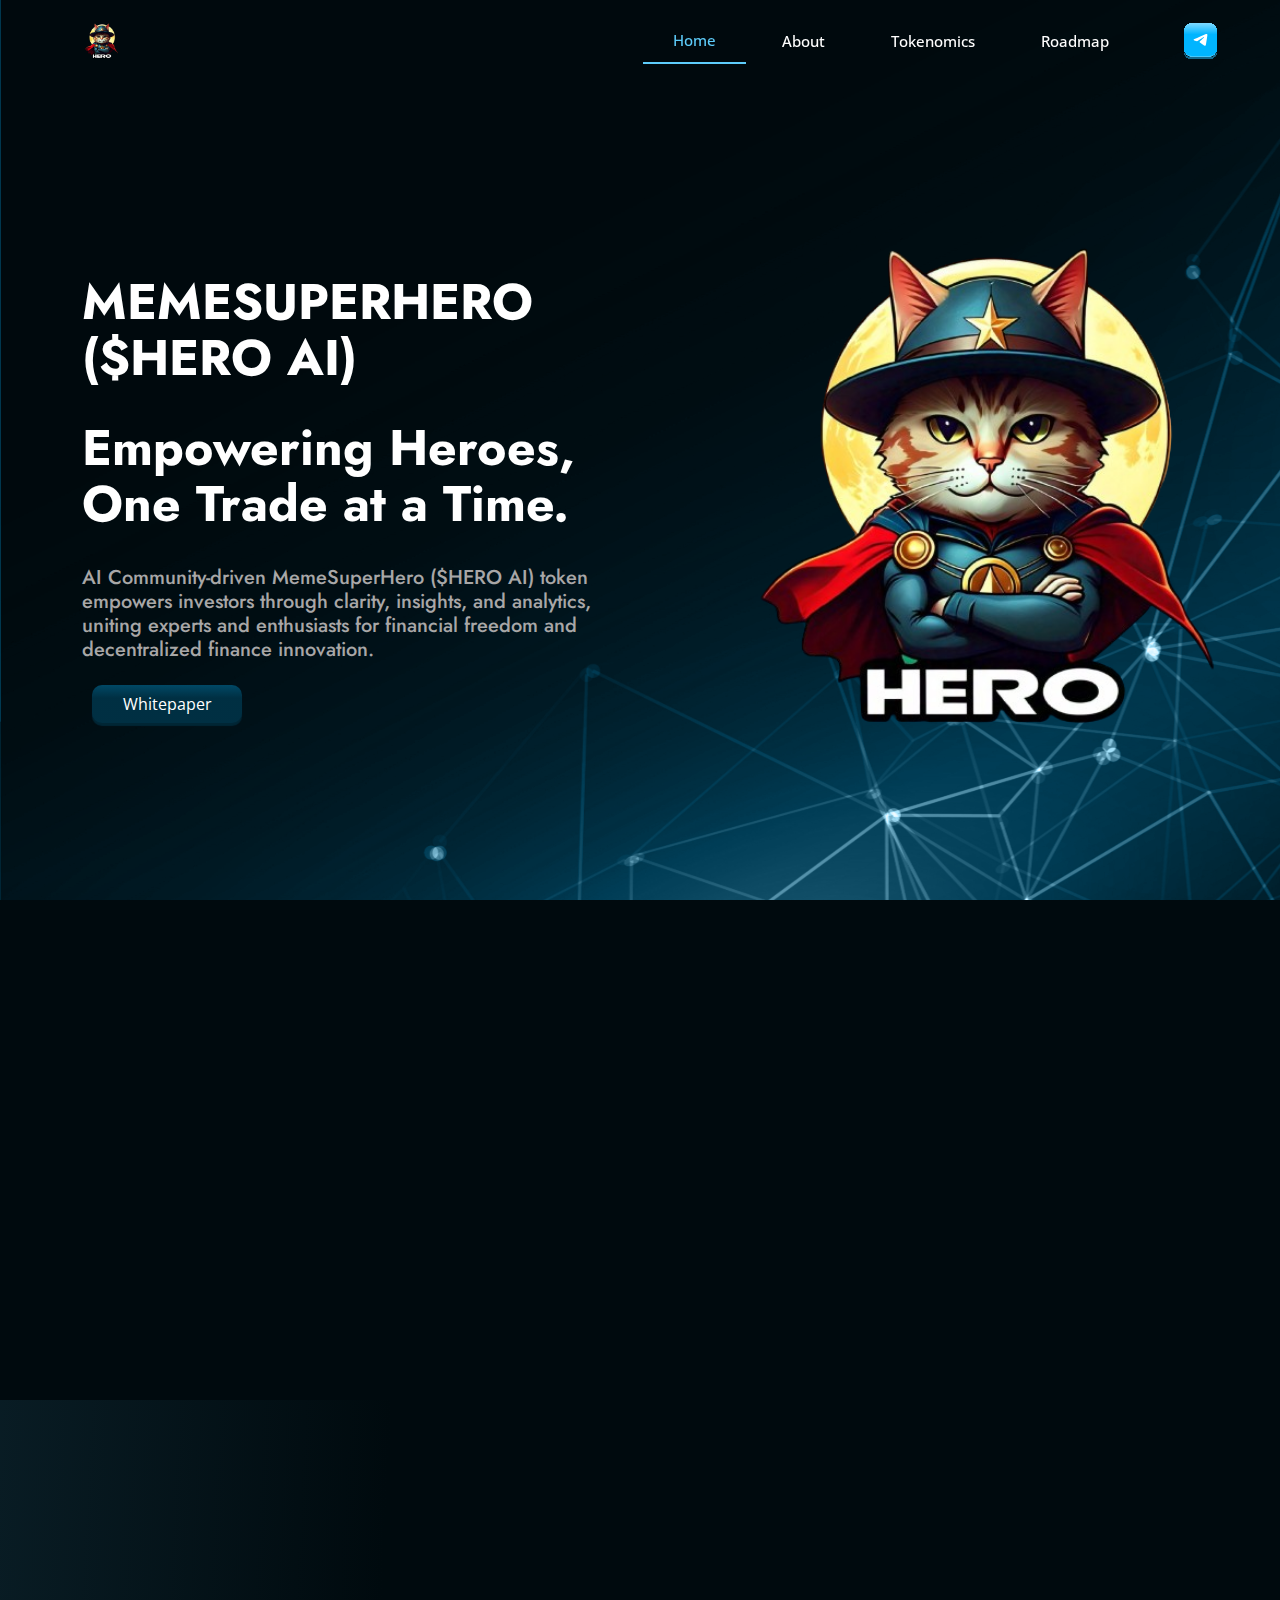
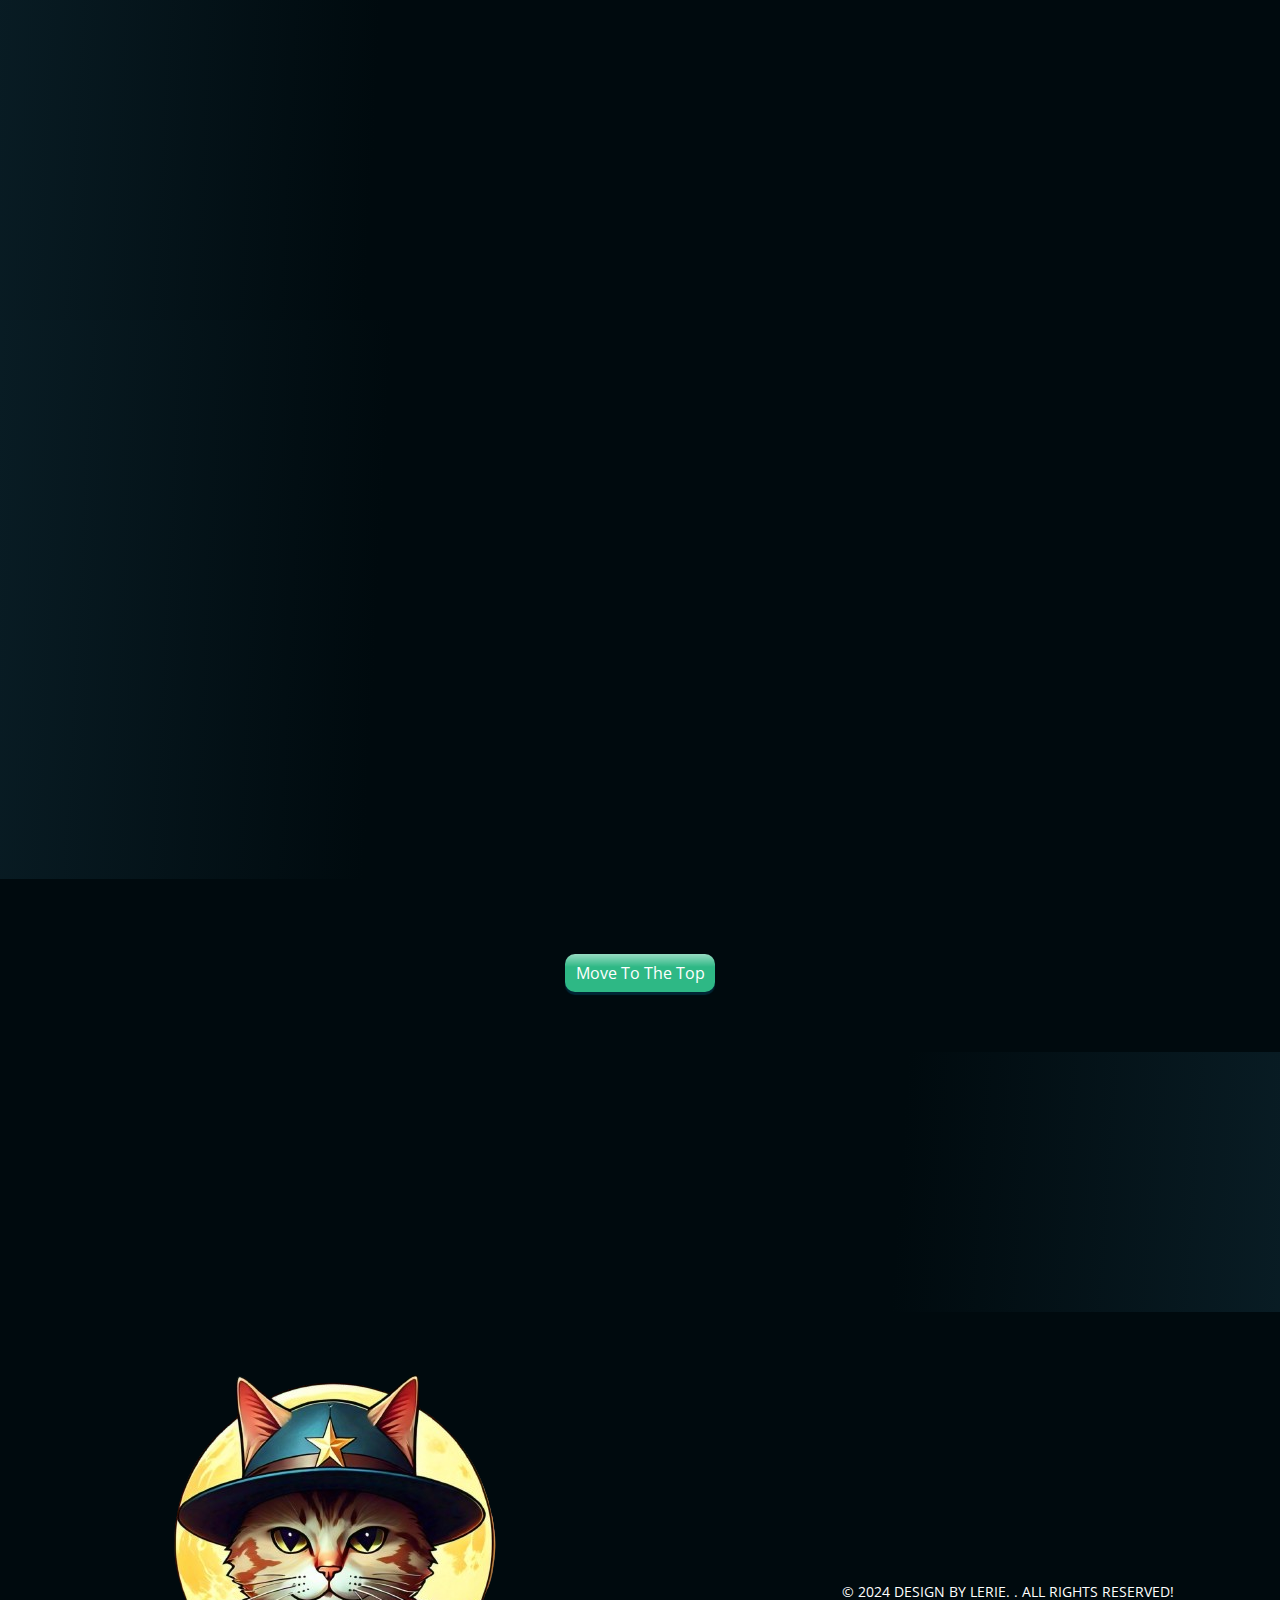
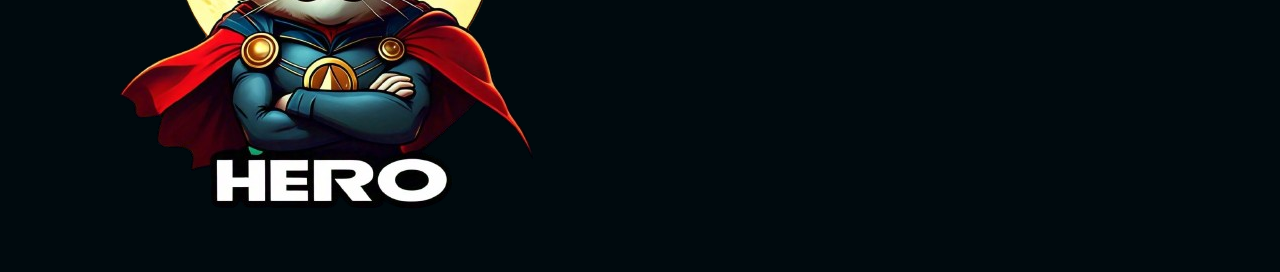
==== commit fc316c09: "Update index.html" ====
--- a/index.html
+++ b/index.html
@@ -84,23 +84,11 @@
           <li><a class="nav-link scrollto" href="#tokenomics">Tokenomics</a></li>
           <li><a class="nav-link   scrollto" href="#roadmap">Roadmap</a></li>
           <!-- <li><a class="nav-link scrollto" href="#presale">Presale</a></li> -->
-          <li class="nav-btn">
-
-            <button class="btn-dark-blue" style="width: 100px;">
-              <a href="https://discord.com/channels/1190663950384250910/1230112350548262963" target="_blank"> Audit</a>
-            </button>
-          </li>
-
-          <li class="nav-btn">
-            <button class="btn-dark-blue" style="width: 100px;">
-              <a href="https://discord.com/channels/1190663950384250910/1230112350548262963" target="_blank"> KYC</a>
-            </button>
-            </a>
-          </li>
+        
 
           <li class="icon-social-desktop">
             <div class="filename-1-frame">
-              <a href="https://t.me/memesuperhero" target="_blank">
+              <a href="https://t.me/heroaiblockchaingroup" target="_blank">
                 <img class="filename-1-icon2" alt="" src="assets/images/navbar/telegram2.svg" width="35" />
               </a>
             </div>
@@ -108,7 +96,7 @@
 
           <div class="icon-social-mobile">
             <div class="filename-1-frame">
-              <a href="https://t.me/memesuperhero" target="_blank">
+              <a href="https://t.me/heroaiblockchaingroup" target="_blank">
                 <img class="filename-1-icon2" alt="" src="assets/images/navbar/telegram2.svg" width="35" />
               </a>
             </div>
@@ -129,14 +117,8 @@
           data-aos="fade-up" data-aos-delay="200">
           <h1 class="mt-4">MEMESUPERHERO ($HERO AI)</h1>
           <h1 class="mt-4">Empowering Heroes, One Trade at a Time.</h1>
-          <h5 class="mt-4">Community-driven MemeSuperHero ($HERO AI) empowers investors through clarity, insights, and analytics, uniting experts and enthusiasts for financial freedom and decentralized finance innovation.</h5>
+          <h5 class="mt-4">AI Community-driven MemeSuperHero ($HERO AI) token empowers investors through clarity, insights, and analytics, uniting experts and enthusiasts for financial freedom and decentralized finance innovation.</h5>
           <div class="col-md-12 col-lg-12 d-flex">
-            <div class="">
-              <a href="https://launchpad.defilaunch.app/" target="_self"><button class="btn-sky-blue" style="width: 150px;  margin-top: 15px;">
-                  Buy Now
-                </button>
-              </a>
-            </div>
             <div class="">
               <a href="whitepaper.html" target="_self"> <button class="btn-dark-blue" style="width: 150px; margin-top: 15px;">
                   Whitepaper
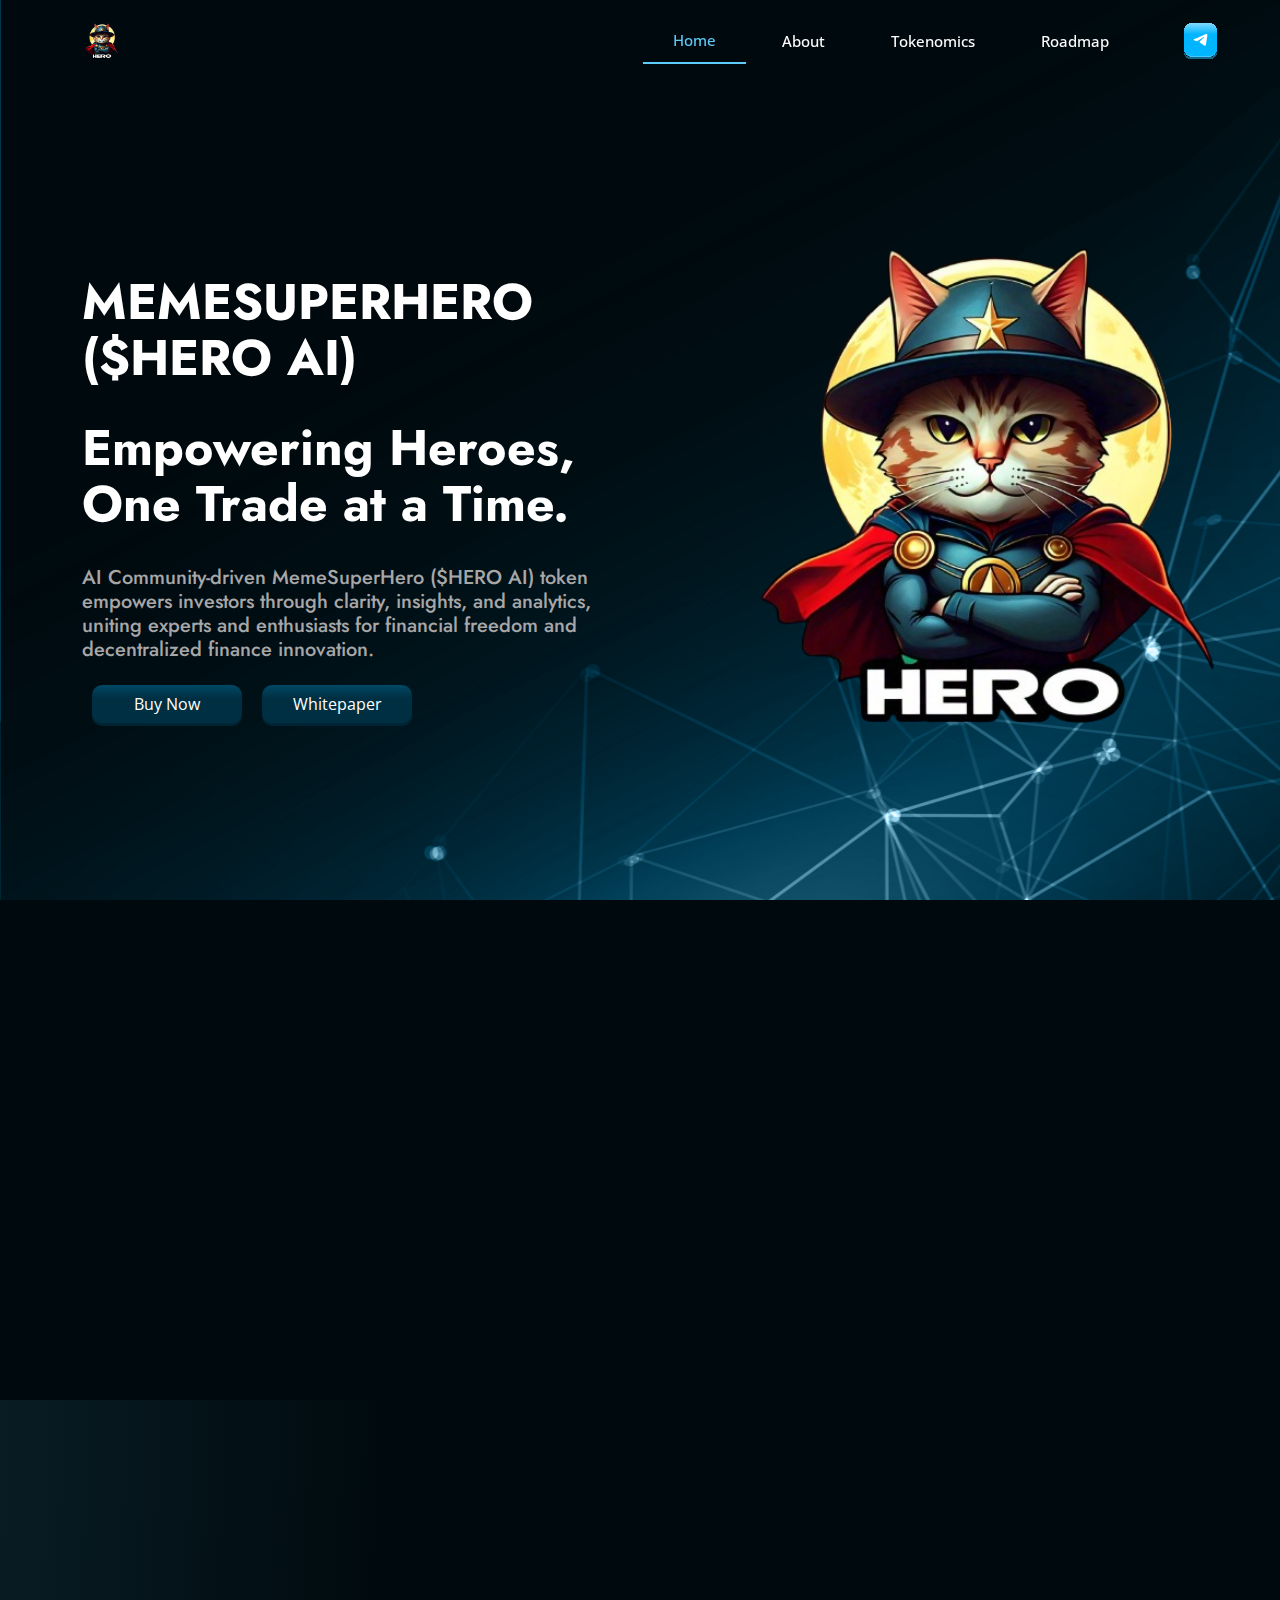
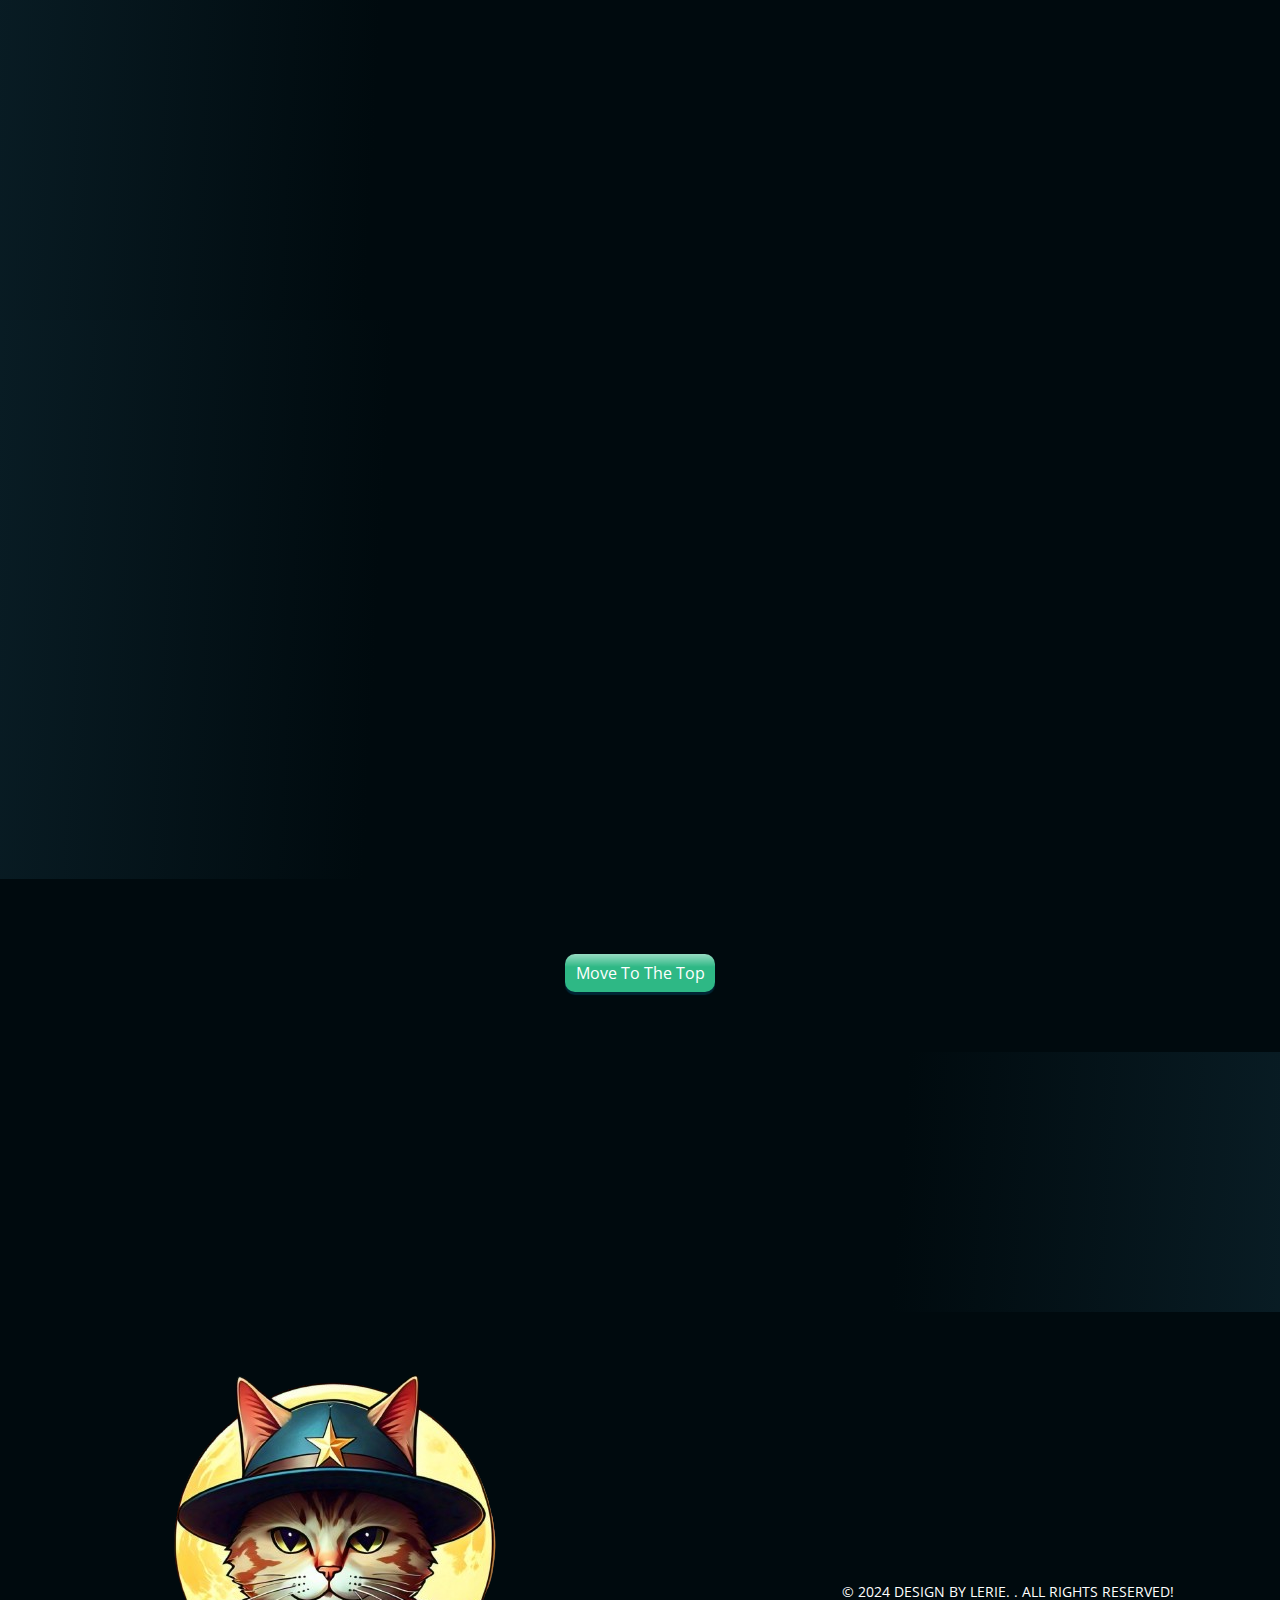
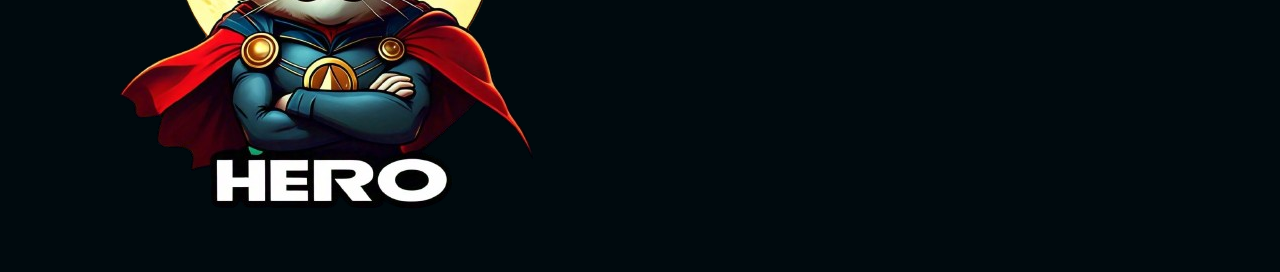
==== commit 3b993036: "Update index.html" ====
--- a/index.html
+++ b/index.html
@@ -121,6 +121,12 @@
           <div class="col-md-12 col-lg-12 d-flex">
             <div class="">
               <a href="whitepaper.html" target="_self"> <button class="btn-dark-blue" style="width: 150px; margin-top: 15px;">
+                  Buy Now
+                </button>
+              </a>
+            </div>
+            <div class="">
+              <a href="whitepaper.html" target="_self"> <button class="btn-dark-blue" style="width: 150px; margin-top: 15px;">
                   Whitepaper
                 </button>
               </a>
@@ -210,7 +216,7 @@
               <div class="card-body">
                 <ul>
                   <li>Deploying $HERO AI on Solana with CEX & DEX accessibility.</li>
-                  <li>Building an active global ecosystem around $HERO AI.</li>
+                  <li>Building an active global ecosystem around SHERO AI mobile App and chat bot.</li>
                   <li>Providing intelligent insights for smarter decision-making.</li>
                 </ul>
               </div>
